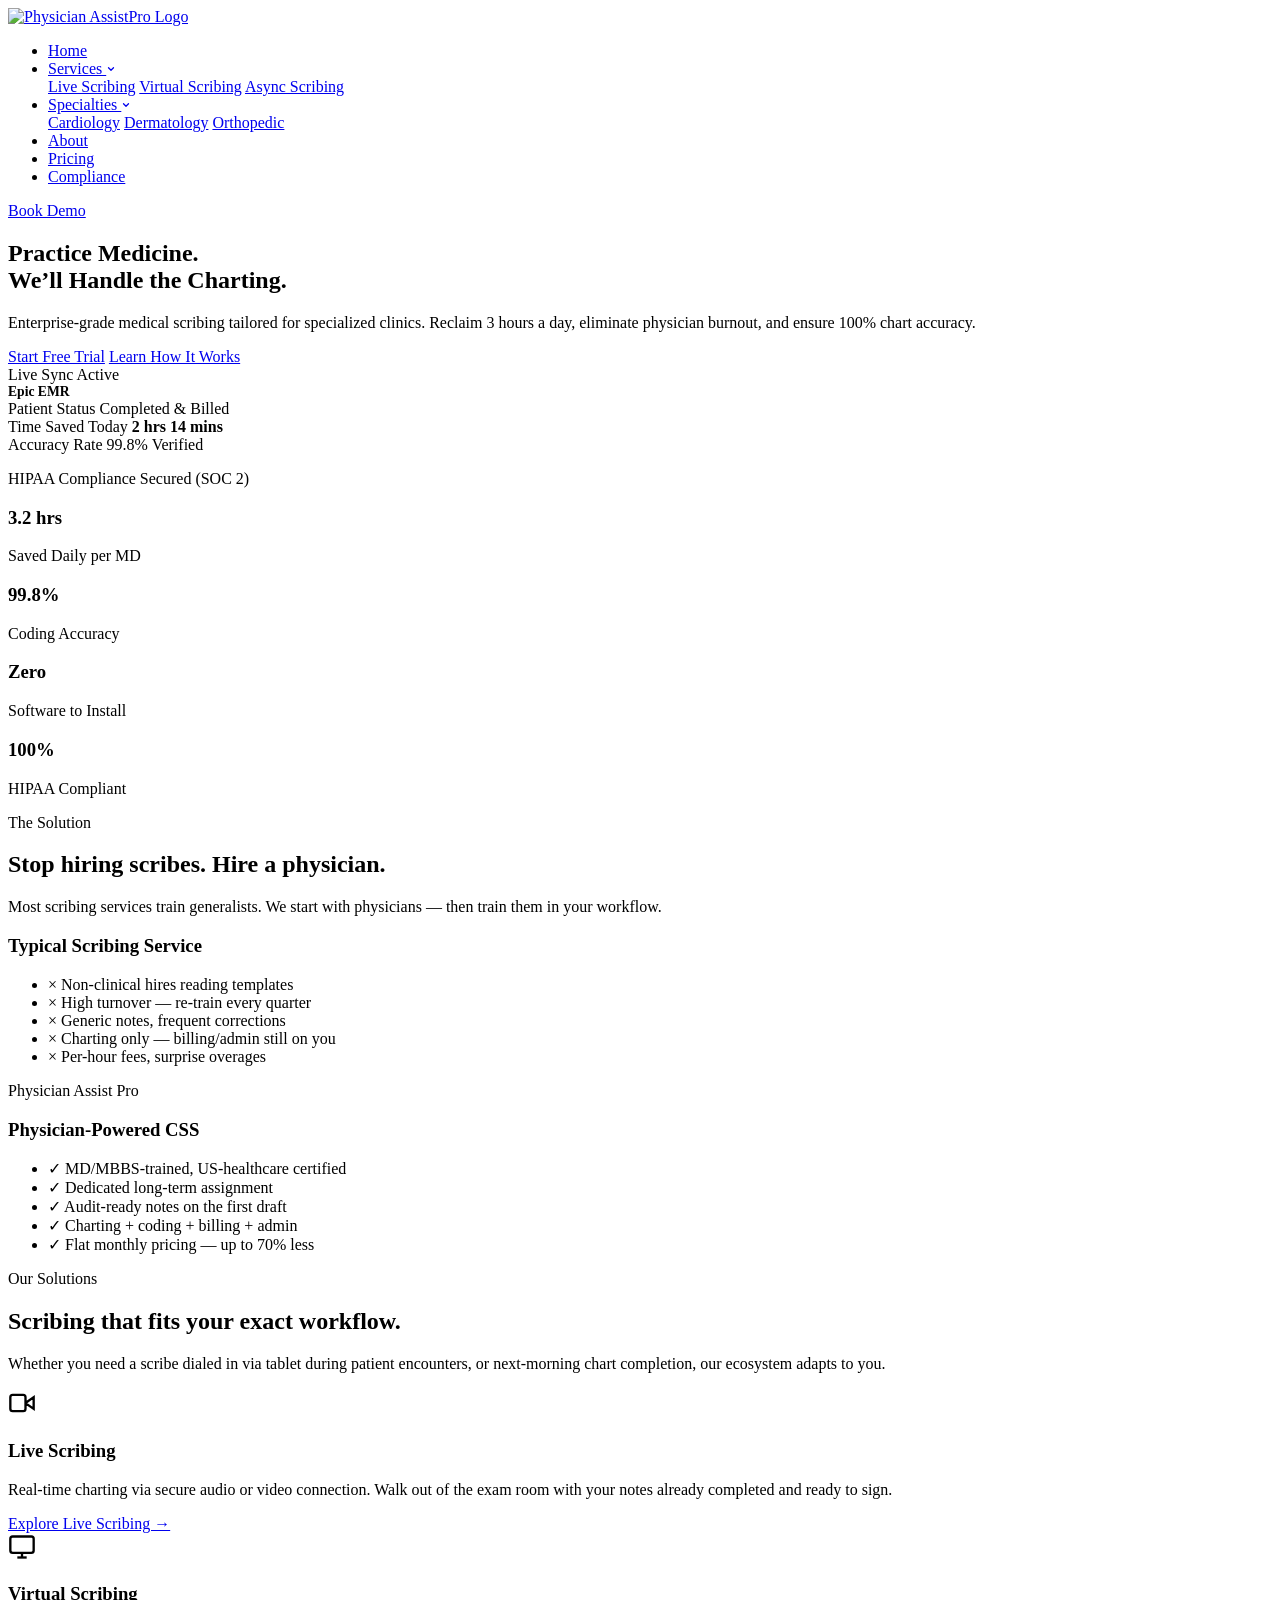
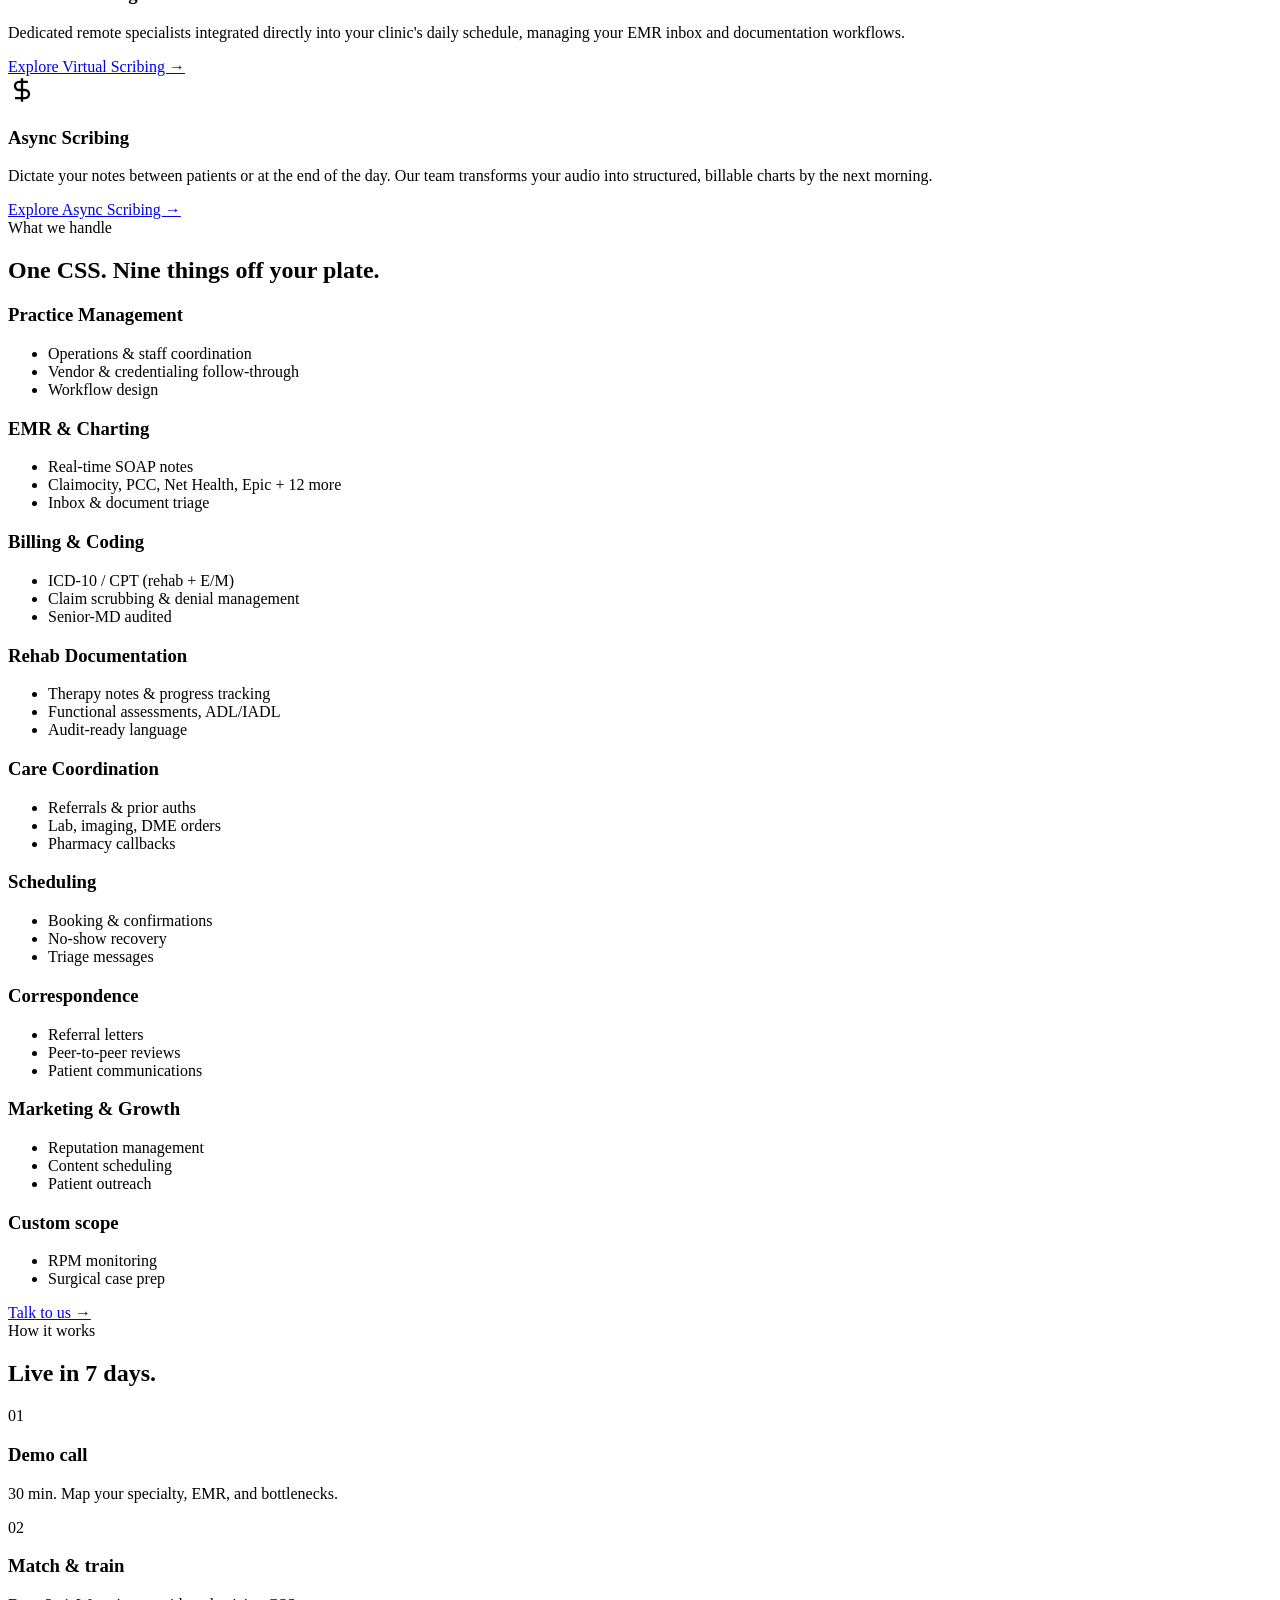
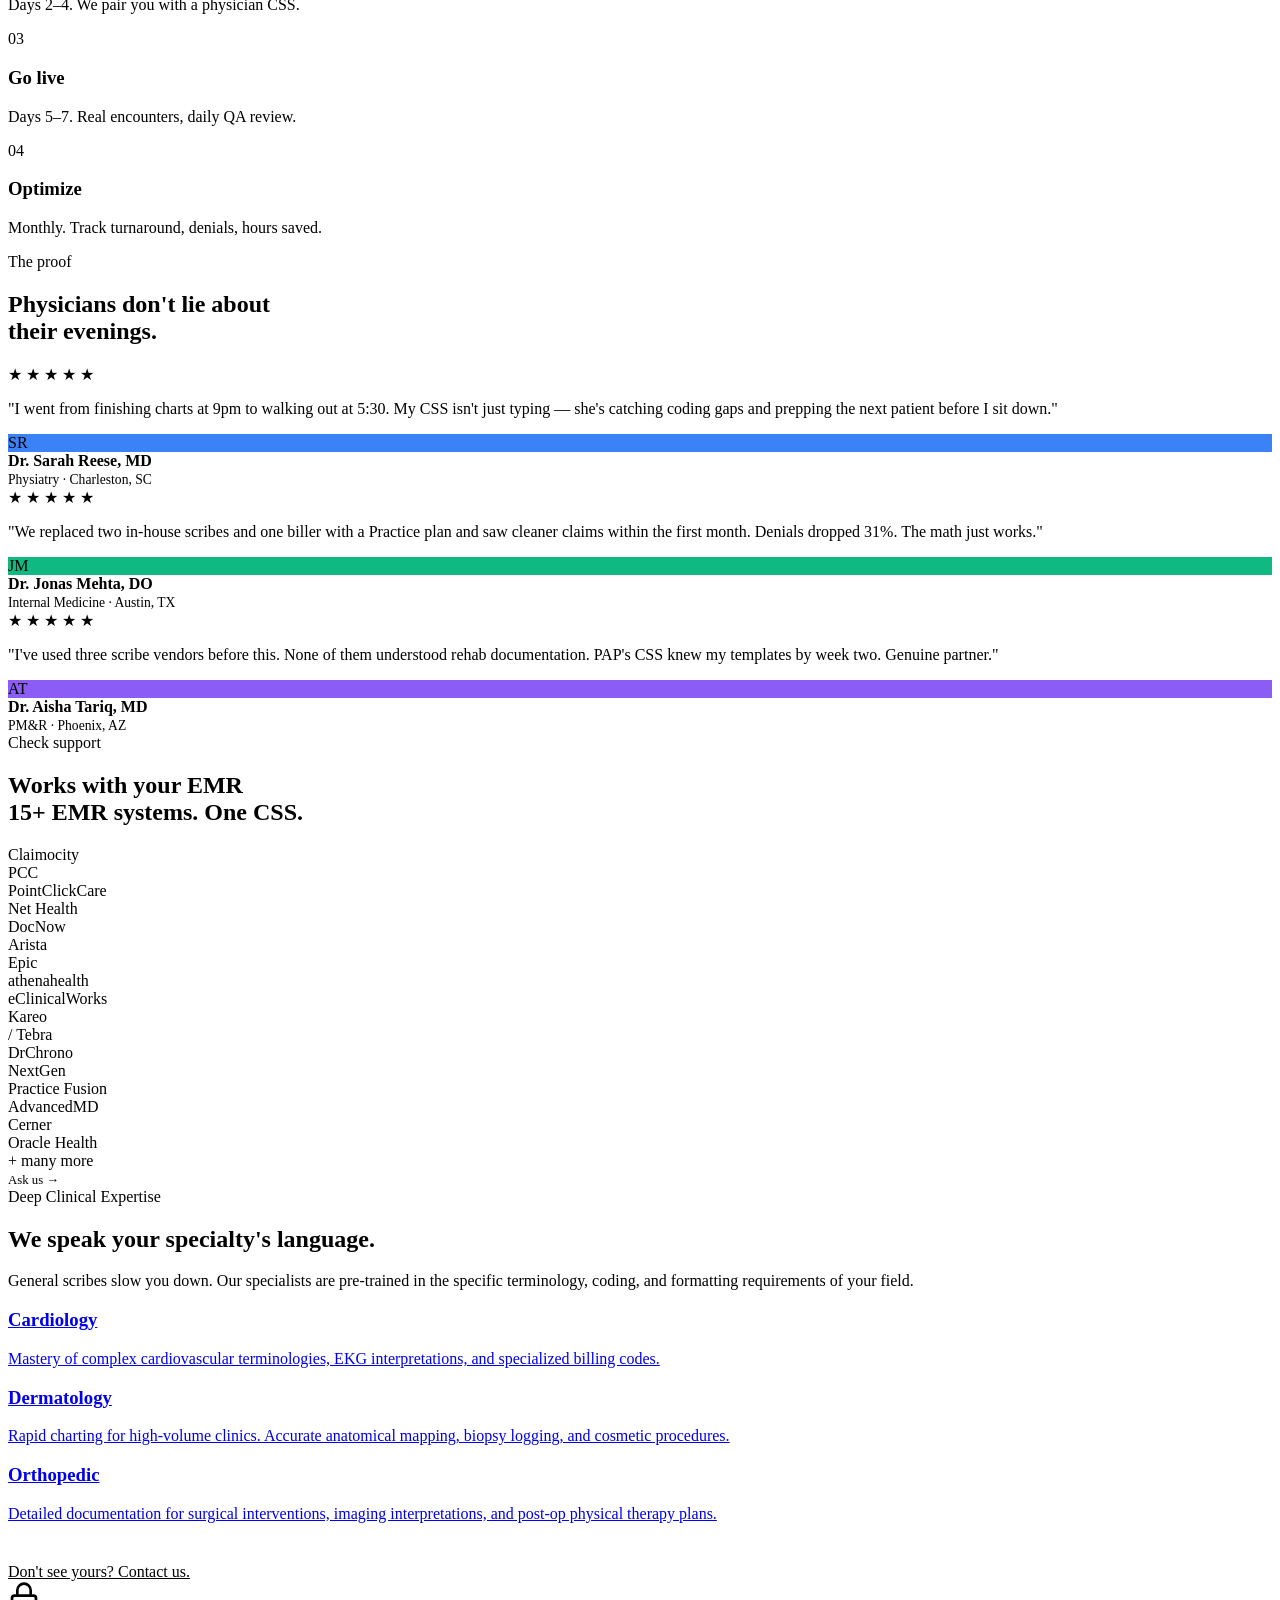
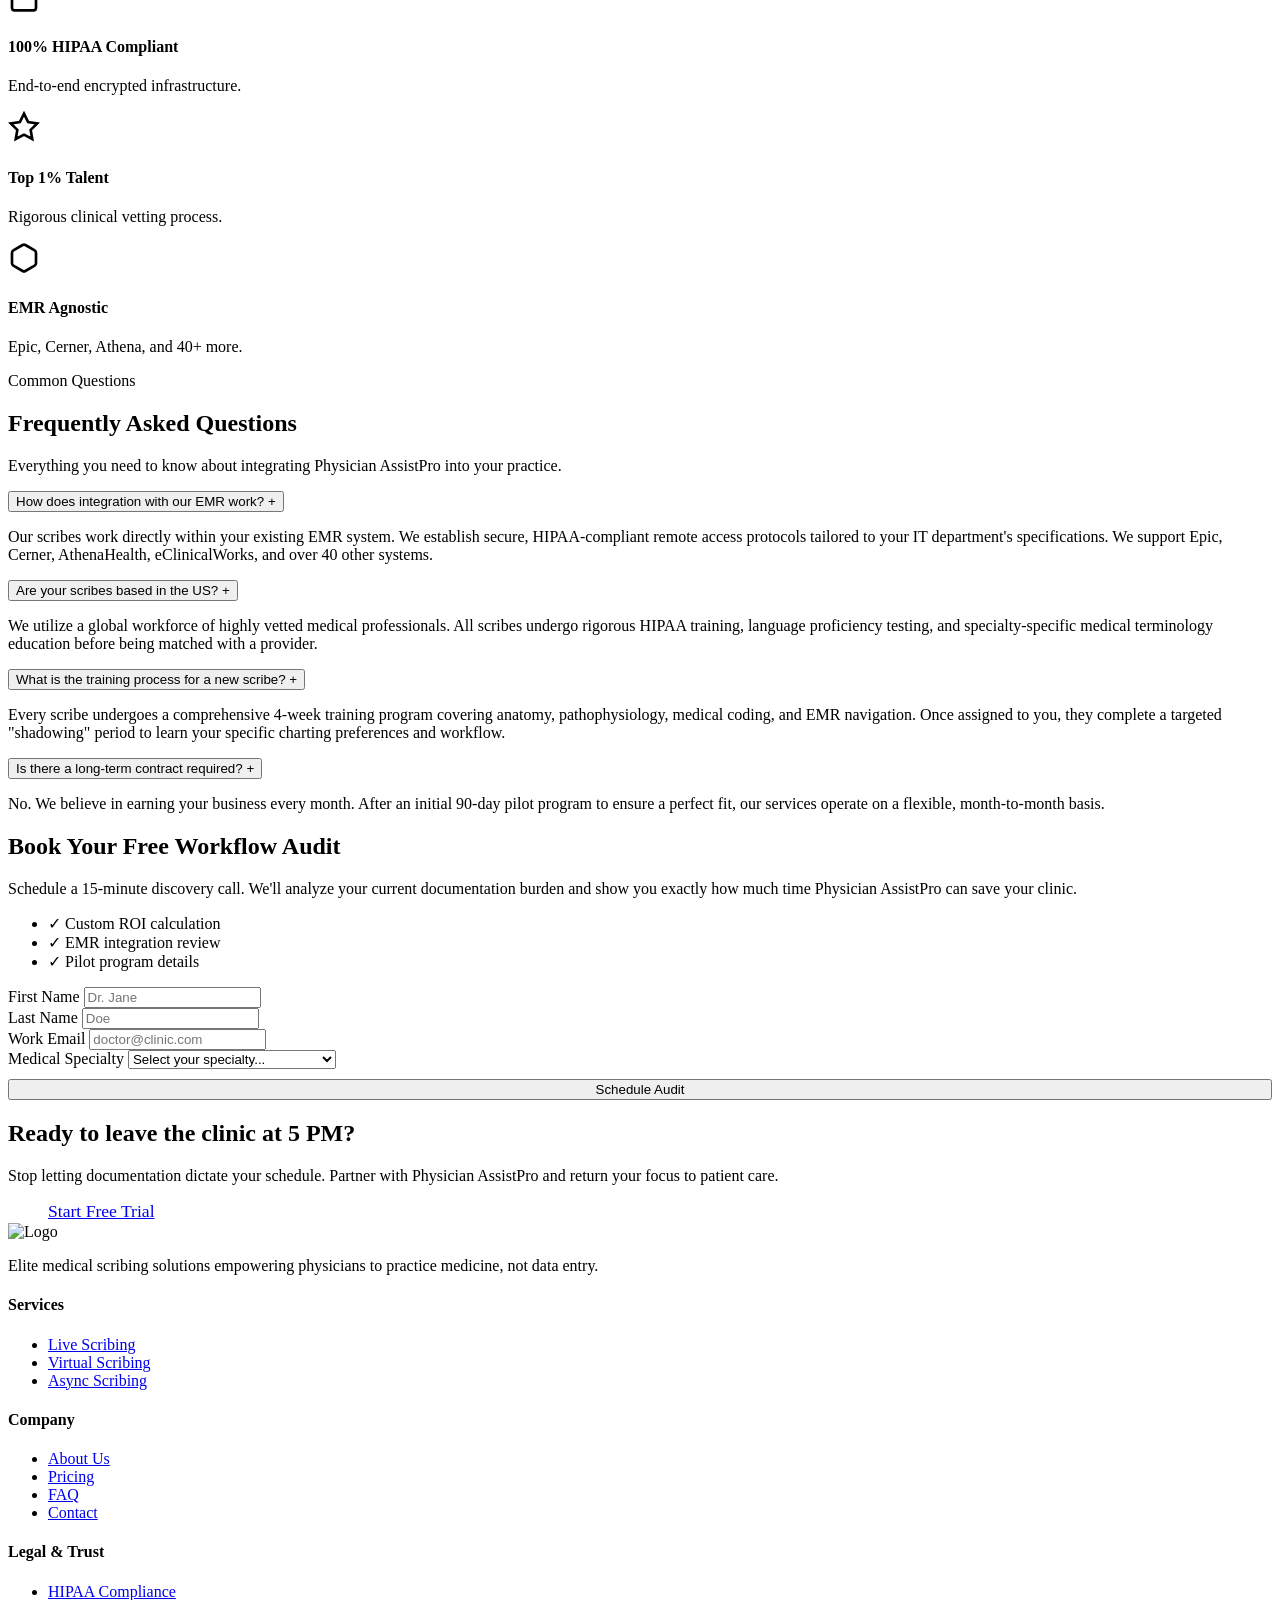
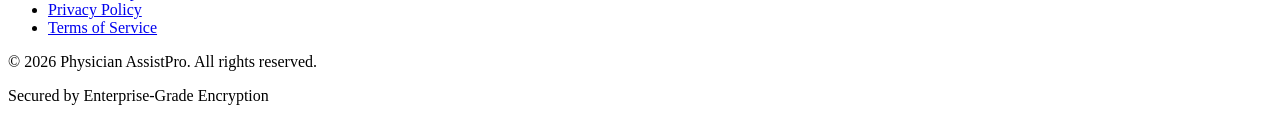
==== index.html @ f55275e2 "Add files via upload" ====
<!doctype html>
<html lang="en">
  <head>
    <meta charset="UTF-8" />
    <meta name="viewport" content="width=device-width, initial-scale=1.0" />
    <title>Physician AssistPro | Elite Medical Scribing Solutions</title>

    <link rel="preconnect" href="https://fonts.googleapis.com" />
    <link rel="preconnect" href="https://fonts.gstatic.com" crossorigin />
    <link
      href="https://fonts.googleapis.com/css2?family=Inter:wght@300;400;500;600;700&family=Playfair+Display:ital,wght@0,600;0,700;1,600&display=swap"
      rel="stylesheet"
    />

    <link rel="stylesheet" href="css/styles.css" />
  </head>
  <body>
    <!-- Main Navbar (Strictly Preserved Links) -->
    <nav class="navbar" id="navbar">
      <div class="container nav-container">
        <a href="index.html" class="brand">
          <img
            src="assets/logo.svg"
            alt="Physician AssistPro Logo"
            class="nav-logo"
          />
        </a>

        <ul class="nav-links">
          <li class="nav-item"><a href="index.html">Home</a></li>

          <li class="nav-item">
            <a href="#services"
              >Services
              <svg
                class="chevron"
                width="10"
                height="10"
                viewBox="0 0 24 24"
                fill="none"
                stroke="currentColor"
                stroke-width="3"
                stroke-linecap="round"
                stroke-linejoin="round"
              >
                <path d="M6 9l6 6 6-6" />
              </svg>
            </a>
            <div class="dropdown">
              <a href="services/live.html">Live Scribing</a>
              <a href="services/virtual.html">Virtual Scribing</a>
              <a href="services/async.html">Async Scribing</a>
            </div>
          </li>

          <li class="nav-item">
            <a href="#specialties"
              >Specialties
              <svg
                class="chevron"
                width="10"
                height="10"
                viewBox="0 0 24 24"
                fill="none"
                stroke="currentColor"
                stroke-width="3"
                stroke-linecap="round"
                stroke-linejoin="round"
              >
                <path d="M6 9l6 6 6-6" />
              </svg>
            </a>
            <div class="dropdown">
              <a href="specialties/cardiology.html">Cardiology</a>
              <a href="specialties/dermatology.html">Dermatology</a>
              <a href="specialties/orthopedic.html">Orthopedic</a>
            </div>
          </li>

          <li class="nav-item"><a href="about.html">About</a></li>
          <li class="nav-item"><a href="pricing.html">Pricing</a></li>
          <li class="nav-item"><a href="compliance.html">Compliance</a></li>
        </ul>

        <div class="nav-actions">
          <a href="#booking" class="btn btn-primary">Book Demo</a>
        </div>
      </div>
    </nav>

    <!-- Hero Section -->
    <section class="hero">
      <div class="container hero-grid">
        <div class="hero-content reveal">
          <h1>
            Practice Medicine.<br />We’ll Handle the <span>Charting.</span>
          </h1>
          <p>
            Enterprise-grade medical scribing tailored for specialized clinics.
            Reclaim 3 hours a day, eliminate physician burnout, and ensure 100%
            chart accuracy.
          </p>
          <div class="hero-buttons">
            <a href="#booking" class="btn btn-primary">Start Free Trial</a>
            <a href="#services" class="btn btn-outline">Learn How It Works</a>
          </div>
        </div>

        <div class="hero-visual reveal delay-1">
          <div class="ui-card">
            <div class="ui-header">
              <div class="ui-status">Live Sync Active</div>
              <div
                style="
                  color: var(--slate-600);
                  font-size: 0.85rem;
                  font-weight: 600;
                "
              >
                Epic EMR
              </div>
            </div>
            <div class="ui-row">
              <span class="ui-label">Patient Status</span>
              <span class="ui-value">Completed & Billed</span>
            </div>
            <div class="ui-row">
              <span class="ui-label">Time Saved Today</span>
              <span
                class="ui-value"
                style="color: var(--emerald-500); font-weight: 700"
                >2 hrs 14 mins</span
              >
            </div>
            <div class="ui-row">
              <span class="ui-label">Accuracy Rate</span>
              <span class="ui-value">99.8% Verified</span>
            </div>
            <div
              class="ui-row"
              style="
                margin-bottom: 0;
                padding-top: 16px;
                border-top: 1px solid var(--slate-100);
              "
            >
              <span class="ui-label">HIPAA Compliance</span>
              <span class="ui-value">Secured (SOC 2)</span>
            </div>
          </div>
        </div>
      </div>
    </section>

    <!-- Metrics -->
    <div class="metrics">
      <div class="container metrics-grid reveal">
        <div class="metric-item">
          <h3>3.2 hrs</h3>
          <p>Saved Daily per MD</p>
        </div>
        <div class="metric-item">
          <h3>99.8%</h3>
          <p>Coding Accuracy</p>
        </div>
        <div class="metric-item">
          <h3>Zero</h3>
          <p>Software to Install</p>
        </div>
        <div class="metric-item">
          <h3>100%</h3>
          <p>HIPAA Compliant</p>
        </div>
      </div>
    </div>

    <!-- NEW: The Solution -->
    <section id="solution" class="section-padding bg-slate">
      <div class="container">
        <div class="section-header text-center reveal">
          <span class="tagline">The Solution</span>
          <h2>Stop hiring scribes. Hire a physician.</h2>
          <p>
            Most scribing services train generalists. We start with physicians —
            then train them in your workflow.
          </p>
        </div>

        <div class="comparison-grid reveal">
          <div class="comp-card">
            <h3>Typical Scribing Service</h3>
            <ul class="comp-list">
              <li>
                <span class="icon-x">×</span> Non-clinical hires reading
                templates
              </li>
              <li>
                <span class="icon-x">×</span> High turnover — re-train every
                quarter
              </li>
              <li>
                <span class="icon-x">×</span> Generic notes, frequent
                corrections
              </li>
              <li>
                <span class="icon-x">×</span> Charting only — billing/admin
                still on you
              </li>
              <li>
                <span class="icon-x">×</span> Per-hour fees, surprise overages
              </li>
            </ul>
          </div>
          <div class="comp-card pro">
            <div class="badge">Physician Assist Pro</div>
            <h3>Physician-Powered CSS</h3>
            <ul class="comp-list">
              <li>
                <span class="icon-check">✓</span> MD/MBBS-trained, US-healthcare
                certified
              </li>
              <li>
                <span class="icon-check">✓</span> Dedicated long-term assignment
              </li>
              <li>
                <span class="icon-check">✓</span> Audit-ready notes on the first
                draft
              </li>
              <li>
                <span class="icon-check">✓</span> Charting + coding + billing +
                admin
              </li>
              <li>
                <span class="icon-check">✓</span> Flat monthly pricing — up to
                70% less
              </li>
            </ul>
          </div>
        </div>
      </div>
    </section>

    <!-- Services -->
    <section id="services" class="section-padding">
      <div class="container">
        <div class="section-header text-center reveal">
          <span class="tagline">Our Solutions</span>
          <h2>Scribing that fits your exact workflow.</h2>
          <p>
            Whether you need a scribe dialed in via tablet during patient
            encounters, or next-morning chart completion, our ecosystem adapts
            to you.
          </p>
        </div>

        <div class="services-grid">
          <div class="service-card reveal">
            <div class="icon-box">
              <svg
                width="28"
                height="28"
                viewBox="0 0 24 24"
                fill="none"
                stroke="currentColor"
                stroke-width="2"
              >
                <path
                  d="M15.6 11.6L22 7v10l-6.4-4.5v-1zM4 5h9a2 2 0 0 1 2 2v10a2 2 0 0 1-2 2H4a2 2 0 0 1-2-2V7c0-1.1.9-2 2-2z"
                />
              </svg>
            </div>
            <h3>Live Scribing</h3>
            <p>
              Real-time charting via secure audio or video connection. Walk out
              of the exam room with your notes already completed and ready to
              sign.
            </p>
            <a href="services/live.html" class="learn-more"
              >Explore Live Scribing →</a
            >
          </div>

          <div class="service-card reveal delay-1">
            <div class="icon-box">
              <svg
                width="28"
                height="28"
                viewBox="0 0 24 24"
                fill="none"
                stroke="currentColor"
                stroke-width="2"
              >
                <rect x="2" y="3" width="20" height="14" rx="2" ry="2" />
                <line x1="8" y1="21" x2="16" y2="21" />
                <line x1="12" y1="17" x2="12" y2="21" />
              </svg>
            </div>
            <h3>Virtual Scribing</h3>
            <p>
              Dedicated remote specialists integrated directly into your
              clinic's daily schedule, managing your EMR inbox and documentation
              workflows.
            </p>
            <a href="services/virtual.html" class="learn-more"
              >Explore Virtual Scribing →</a
            >
          </div>

          <div class="service-card reveal delay-2">
            <div class="icon-box">
              <svg
                width="28"
                height="28"
                viewBox="0 0 24 24"
                fill="none"
                stroke="currentColor"
                stroke-width="2"
              >
                <path
                  d="M12 2v20M17 5H9.5a3.5 3.5 0 0 0 0 7h5a3.5 3.5 0 0 1 0 7H6"
                />
              </svg>
            </div>
            <h3>Async Scribing</h3>
            <p>
              Dictate your notes between patients or at the end of the day. Our
              team transforms your audio into structured, billable charts by the
              next morning.
            </p>
            <a href="services/async.html" class="learn-more"
              >Explore Async Scribing →</a
            >
          </div>
        </div>
      </div>
    </section>

    <!-- NEW: Capabilities / What We Handle (From Image 2) -->
    <section id="capabilities" class="section-padding bg-slate">
      <div class="container">
        <div class="section-header text-center reveal">
          <span class="tagline">What we handle</span>
          <h2>One CSS. Nine things off your plate.</h2>
        </div>

        <div class="cap-grid reveal">
          <div class="cap-card">
            <h3>Practice Management</h3>
            <ul class="cap-list">
              <li>Operations & staff coordination</li>
              <li>Vendor & credentialing follow-through</li>
              <li>Workflow design</li>
            </ul>
          </div>
          <div class="cap-card">
            <h3>EMR & Charting</h3>
            <ul class="cap-list">
              <li>Real-time SOAP notes</li>
              <li>Claimocity, PCC, Net Health, Epic + 12 more</li>
              <li>Inbox & document triage</li>
            </ul>
          </div>
          <div class="cap-card">
            <h3>Billing & Coding</h3>
            <ul class="cap-list">
              <li>ICD-10 / CPT (rehab + E/M)</li>
              <li>Claim scrubbing & denial management</li>
              <li>Senior-MD audited</li>
            </ul>
          </div>
          <div class="cap-card">
            <h3>Rehab Documentation</h3>
            <ul class="cap-list">
              <li>Therapy notes & progress tracking</li>
              <li>Functional assessments, ADL/IADL</li>
              <li>Audit-ready language</li>
            </ul>
          </div>
          <div class="cap-card">
            <h3>Care Coordination</h3>
            <ul class="cap-list">
              <li>Referrals & prior auths</li>
              <li>Lab, imaging, DME orders</li>
              <li>Pharmacy callbacks</li>
            </ul>
          </div>
          <div class="cap-card">
            <h3>Scheduling</h3>
            <ul class="cap-list">
              <li>Booking & confirmations</li>
              <li>No-show recovery</li>
              <li>Triage messages</li>
            </ul>
          </div>
          <div class="cap-card">
            <h3>Correspondence</h3>
            <ul class="cap-list">
              <li>Referral letters</li>
              <li>Peer-to-peer reviews</li>
              <li>Patient communications</li>
            </ul>
          </div>
          <div class="cap-card">
            <h3>Marketing & Growth</h3>
            <ul class="cap-list">
              <li>Reputation management</li>
              <li>Content scheduling</li>
              <li>Patient outreach</li>
            </ul>
          </div>
          <div class="cap-card custom-scope">
            <h3>Custom scope</h3>
            <ul class="cap-list">
              <li>RPM monitoring</li>
              <li>Surgical case prep</li>
            </ul>
            <a href="#booking">Talk to us →</a>
          </div>
        </div>
      </div>
    </section>

    <!-- NEW: How it works -->
    <section id="how-it-works" class="section-padding">
      <div class="container">
        <div class="section-header text-center reveal">
          <span class="tagline">How it works</span>
          <h2>Live in 7 days.</h2>
        </div>
        <div class="grid-4 reveal">
          <div class="timeline-step">
            <div class="step-num">01</div>
            <h3>Demo call</h3>
            <p>30 min. Map your specialty, EMR, and bottlenecks.</p>
          </div>
          <div class="timeline-step delay-1">
            <div class="step-num">02</div>
            <h3>Match & train</h3>
            <p>Days 2–4. We pair you with a physician CSS.</p>
          </div>
          <div class="timeline-step delay-2">
            <div class="step-num">03</div>
            <h3>Go live</h3>
            <p>Days 5–7. Real encounters, daily QA review.</p>
          </div>
          <div class="timeline-step delay-3">
            <div class="step-num">04</div>
            <h3>Optimize</h3>
            <p>Monthly. Track turnaround, denials, hours saved.</p>
          </div>
        </div>
      </div>
    </section>

    <!-- NEW: The Proof -->
    <section id="proof" class="section-padding bg-navy-dark">
      <div class="container">
        <div class="section-header text-center reveal">
          <span class="tagline">The proof</span>
          <h2 style="color: var(--white)">
            Physicians don't lie about<br />their evenings.
          </h2>
        </div>
        <div class="grid-3 reveal">
          <div class="testimonial-card">
            <div>
              <div class="stars">★ ★ ★ ★ ★</div>
              <p class="quote-text">
                "I went from finishing charts at 9pm to walking out at 5:30. My
                CSS isn't just typing — she's catching coding gaps and prepping
                the next patient before I sit down."
              </p>
            </div>
            <div class="author">
              <div class="avatar" style="background: #3b82f6">SR</div>
              <div>
                <strong style="display: block; color: var(--white)"
                  >Dr. Sarah Reese, MD</strong
                ><span style="font-size: 0.85rem; color: var(--slate-300)"
                  >Physiatry · Charleston, SC</span
                >
              </div>
            </div>
          </div>
          <div class="testimonial-card delay-1">
            <div>
              <div class="stars">★ ★ ★ ★ ★</div>
              <p class="quote-text">
                "We replaced two in-house scribes and one biller with a Practice
                plan and saw cleaner claims within the first month. Denials
                dropped 31%. The math just works."
              </p>
            </div>
            <div class="author">
              <div class="avatar" style="background: #10b981">JM</div>
              <div>
                <strong style="display: block; color: var(--white)"
                  >Dr. Jonas Mehta, DO</strong
                ><span style="font-size: 0.85rem; color: var(--slate-300)"
                  >Internal Medicine · Austin, TX</span
                >
              </div>
            </div>
          </div>
          <div class="testimonial-card delay-2">
            <div>
              <div class="stars">★ ★ ★ ★ ★</div>
              <p class="quote-text">
                "I've used three scribe vendors before this. None of them
                understood rehab documentation. PAP's CSS knew my templates by
                week two. Genuine partner."
              </p>
            </div>
            <div class="author">
              <div class="avatar" style="background: #8b5cf6">AT</div>
              <div>
                <strong style="display: block; color: var(--white)"
                  >Dr. Aisha Tariq, MD</strong
                ><span style="font-size: 0.85rem; color: var(--slate-300)"
                  >PM&R · Phoenix, AZ</span
                >
              </div>
            </div>
          </div>
        </div>
      </div>
    </section>

    <!-- NEW: EMR Partners (From Image 3) -->
    <section id="emr" class="section-padding bg-slate">
      <div class="container">
        <div class="section-header text-center reveal">
          <span class="tagline">Check support</span>
          <h2>Works with your EMR<br />15+ EMR systems. One CSS.</h2>
        </div>
        <div class="emr-grid reveal">
          <div class="emr-card emr-claimocity">Claimocity</div>
          <div class="emr-card emr-pcc">
            PCC
            <div class="emr-sub">PointClickCare</div>
          </div>
          <div class="emr-card emr-nethealth">Net Health</div>
          <div class="emr-card emr-docnow">DocNow</div>
          <div class="emr-card emr-arista">Arista</div>
          <div class="emr-card emr-epic">Epic</div>
          <div class="emr-card emr-athena">athenahealth</div>
          <div class="emr-card emr-eclinical">eClinicalWorks</div>
          <div class="emr-card emr-kareo">
            Kareo
            <div class="emr-sub">/ Tebra</div>
          </div>
          <div class="emr-card emr-drchrono">DrChrono</div>
          <div class="emr-card emr-nextgen">NextGen</div>
          <div class="emr-card emr-practicefusion">Practice Fusion</div>
          <div class="emr-card emr-advancedmd">AdvancedMD</div>
          <div class="emr-card emr-cerner">
            Cerner
            <div class="emr-sub">Oracle Health</div>
          </div>
          <div class="emr-card emr-more">
            + many more <br /><a
              href="#booking"
              style="
                font-weight: 400;
                text-decoration: none;
                color: inherit;
                font-size: 0.8rem;
                margin-top: 5px;
              "
              >Ask us →</a
            >
          </div>
        </div>
      </div>
    </section>

    <!-- Specialties (Updated with Green Hover from Image 1) -->
    <section id="specialties" class="section-padding bg-navy-dark">
      <div class="container">
        <div class="section-header text-center reveal">
          <span class="tagline">Deep Clinical Expertise</span>
          <h2 style="color: var(--white)">
            We speak your specialty's language.
          </h2>
          <p style="color: var(--slate-300)">
            General scribes slow you down. Our specialists are pre-trained in
            the specific terminology, coding, and formatting requirements of
            your field.
          </p>
        </div>

        <div class="specialty-grid reveal">
          <a href="specialties/cardiology.html" class="specialty-card">
            <h3>Cardiology</h3>
            <p>
              Mastery of complex cardiovascular terminologies, EKG
              interpretations, and specialized billing codes.
            </p>
          </a>
          <a href="specialties/dermatology.html" class="specialty-card delay-1">
            <h3>Dermatology</h3>
            <p>
              Rapid charting for high-volume clinics. Accurate anatomical
              mapping, biopsy logging, and cosmetic procedures.
            </p>
          </a>
          <a href="specialties/orthopedic.html" class="specialty-card delay-2">
            <h3>Orthopedic</h3>
            <p>
              Detailed documentation for surgical interventions, imaging
              interpretations, and post-op physical therapy plans.
            </p>
          </a>
        </div>

        <div class="text-center mt-4 pt-4 reveal" style="margin-top: 40px">
          <a
            href="#booking"
            class="btn btn-outline"
            style="border-color: var(--white); color: var(--white)"
            >Don't see yours? Contact us.</a
          >
        </div>
      </div>
    </section>

    <!-- Compliance -->
    <section class="compliance">
      <div class="container comp-grid reveal">
        <div class="comp-item">
          <div class="comp-icon">
            <svg
              width="32"
              height="32"
              viewBox="0 0 24 24"
              fill="none"
              stroke="currentColor"
              stroke-width="2"
            >
              <rect x="3" y="11" width="18" height="11" rx="2" ry="2" />
              <path d="M7 11V7a5 5 0 0 1 10 0v4" />
            </svg>
          </div>
          <div class="comp-text">
            <h4>100% HIPAA Compliant</h4>
            <p>End-to-end encrypted infrastructure.</p>
          </div>
        </div>
        <div class="comp-item">
          <div class="comp-icon">
            <svg
              width="32"
              height="32"
              viewBox="0 0 24 24"
              fill="none"
              stroke="currentColor"
              stroke-width="2"
            >
              <polygon
                points="12 2 15.09 8.26 22 9.27 17 14.14 18.18 21.02 12 17.77 5.82 21.02 7 14.14 2 9.27 8.91 8.26 12 2"
              />
            </svg>
          </div>
          <div class="comp-text">
            <h4>Top 1% Talent</h4>
            <p>Rigorous clinical vetting process.</p>
          </div>
        </div>
        <div class="comp-item">
          <div class="comp-icon">
            <svg
              width="32"
              height="32"
              viewBox="0 0 24 24"
              fill="none"
              stroke="currentColor"
              stroke-width="2"
            >
              <path
                d="M21 16V8a2 2 0 0 0-1-1.73l-7-4a2 2 0 0 0-2 0l-7 4A2 2 0 0 0 3 8v8a2 2 0 0 0 1 1.73l7 4a2 2 0 0 0 2 0l7-4A2 2 0 0 0 21 16z"
              />
            </svg>
          </div>
          <div class="comp-text">
            <h4>EMR Agnostic</h4>
            <p>Epic, Cerner, Athena, and 40+ more.</p>
          </div>
        </div>
      </div>
    </section>

    <!-- FAQ -->
    <section id="faq" class="section-padding bg-slate">
      <div class="container">
        <div class="section-header text-center reveal">
          <span class="tagline">Common Questions</span>
          <h2>Frequently Asked Questions</h2>
          <p>
            Everything you need to know about integrating Physician AssistPro
            into your practice.
          </p>
        </div>

        <div class="faq-container reveal">
          <div class="faq-item">
            <button class="faq-question">
              How does integration with our EMR work?
              <span class="faq-icon">+</span>
            </button>
            <div class="faq-answer">
              <p>
                Our scribes work directly within your existing EMR system. We
                establish secure, HIPAA-compliant remote access protocols
                tailored to your IT department's specifications. We support
                Epic, Cerner, AthenaHealth, eClinicalWorks, and over 40 other
                systems.
              </p>
            </div>
          </div>
          <div class="faq-item">
            <button class="faq-question">
              Are your scribes based in the US? <span class="faq-icon">+</span>
            </button>
            <div class="faq-answer">
              <p>
                We utilize a global workforce of highly vetted medical
                professionals. All scribes undergo rigorous HIPAA training,
                language proficiency testing, and specialty-specific medical
                terminology education before being matched with a provider.
              </p>
            </div>
          </div>
          <div class="faq-item">
            <button class="faq-question">
              What is the training process for a new scribe?
              <span class="faq-icon">+</span>
            </button>
            <div class="faq-answer">
              <p>
                Every scribe undergoes a comprehensive 4-week training program
                covering anatomy, pathophysiology, medical coding, and EMR
                navigation. Once assigned to you, they complete a targeted
                "shadowing" period to learn your specific charting preferences
                and workflow.
              </p>
            </div>
          </div>
          <div class="faq-item">
            <button class="faq-question">
              Is there a long-term contract required?
              <span class="faq-icon">+</span>
            </button>
            <div class="faq-answer">
              <p>
                No. We believe in earning your business every month. After an
                initial 90-day pilot program to ensure a perfect fit, our
                services operate on a flexible, month-to-month basis.
              </p>
            </div>
          </div>
        </div>
      </div>
    </section>

    <!-- Booking -->
    <section id="booking" class="section-padding">
      <div class="container">
        <div class="booking-grid reveal">
          <div class="booking-content">
            <h2>Book Your Free Workflow Audit</h2>
            <p>
              Schedule a 15-minute discovery call. We'll analyze your current
              documentation burden and show you exactly how much time Physician
              AssistPro can save your clinic.
            </p>
            <ul class="booking-benefits">
              <li>✓ Custom ROI calculation</li>
              <li>✓ EMR integration review</li>
              <li>✓ Pilot program details</li>
            </ul>
          </div>
          <div class="booking-form-wrapper">
            <form class="booking-form">
              <div class="form-row">
                <div class="form-group">
                  <label for="firstName">First Name</label>
                  <input
                    type="text"
                    id="firstName"
                    class="form-control"
                    required
                    placeholder="Dr. Jane"
                  />
                </div>
                <div class="form-group">
                  <label for="lastName">Last Name</label>
                  <input
                    type="text"
                    id="lastName"
                    class="form-control"
                    required
                    placeholder="Doe"
                  />
                </div>
              </div>
              <div class="form-group">
                <label for="email">Work Email</label>
                <input
                  type="email"
                  id="email"
                  class="form-control"
                  required
                  placeholder="doctor@clinic.com"
                />
              </div>
              <div class="form-group">
                <label for="specialty">Medical Specialty</label>
                <select id="specialty" class="form-control" required>
                  <option value="" disabled selected>
                    Select your specialty...
                  </option>
                  <option value="cardiology">Cardiology</option>
                  <option value="dermatology">Dermatology</option>
                  <option value="orthopedics">Orthopedics</option>
                  <option value="primary-care">
                    Primary Care / Family Medicine
                  </option>
                  <option value="other">Other</option>
                </select>
              </div>
              <button
                type="button"
                class="btn btn-primary"
                style="width: 100%; justify-content: center; margin-top: 10px"
              >
                Schedule Audit
              </button>
            </form>
          </div>
        </div>
      </div>
    </section>

    <!-- CTA -->
    <section class="cta-section">
      <div class="container reveal">
        <div class="cta-box">
          <h2>Ready to leave the clinic at 5 PM?</h2>
          <p>
            Stop letting documentation dictate your schedule. Partner with
            Physician AssistPro and return your focus to patient care.
          </p>
          <a
            href="#booking"
            class="btn btn-primary"
            style="padding: 20px 40px; font-size: 1.1rem"
            >Start Free Trial</a
          >
        </div>
      </div>
    </section>

    <!-- Footer -->
    <footer>
      <div class="container">
        <div class="footer-grid">
          <div class="footer-brand">
            <div class="brand">
              <img
                src="assets/logo.svg"
                alt="Logo"
                style="height: 150px; vertical-align: middle; margin-right: 8px"
              />
            </div>
            <p>
              Elite medical scribing solutions empowering physicians to practice
              medicine, not data entry.
            </p>
          </div>

          <div class="footer-col">
            <h4>Services</h4>
            <ul>
              <li><a href="services/live.html">Live Scribing</a></li>
              <li><a href="services/virtual.html">Virtual Scribing</a></li>
              <li><a href="services/async.html">Async Scribing</a></li>
            </ul>
          </div>

          <div class="footer-col">
            <h4>Company</h4>
            <ul>
              <li><a href="about.html">About Us</a></li>
              <li><a href="pricing.html">Pricing</a></li>
              <li><a href="#faq">FAQ</a></li>
              <li><a href="#booking">Contact</a></li>
            </ul>
          </div>

          <div class="footer-col">
            <h4>Legal & Trust</h4>
            <ul>
              <li><a href="compliance.html">HIPAA Compliance</a></li>
              <li><a href="#">Privacy Policy</a></li>
              <li><a href="#">Terms of Service</a></li>
            </ul>
          </div>
        </div>

        <div class="footer-bottom">
          <p>&copy; 2026 Physician AssistPro. All rights reserved.</p>
          <p>Secured by Enterprise-Grade Encryption</p>
        </div>
      </div>
    </footer>

    <!-- Inline JS for Dropdowns, FAQ & Animations -->
    <script>
      // FAQ Accordion
      document.querySelectorAll(".faq-question").forEach((button) => {
        button.addEventListener("click", () => {
          const faqItem = button.parentElement;
          faqItem.classList.toggle("active");
        });
      });

      // Scroll Reveal
      function reveal() {
        var reveals = document.querySelectorAll(".reveal");
        for (var i = 0; i < reveals.length; i++) {
          var windowHeight = window.innerHeight;
          var elementTop = reveals[i].getBoundingClientRect().top;
          var elementVisible = 100;
          if (elementTop < windowHeight - elementVisible) {
            reveals[i].classList.add("active");
          }
        }
      }
      window.addEventListener("scroll", reveal);
      reveal();

      // Navbar Shrink Effect
      window.addEventListener("scroll", function () {
        var navbar = document.getElementById("navbar");
        if (window.scrollY > 50) {
          navbar.classList.add("scrolled");
        } else {
          navbar.classList.remove("scrolled");
        }
      });
    </script>
  </body>
</html>
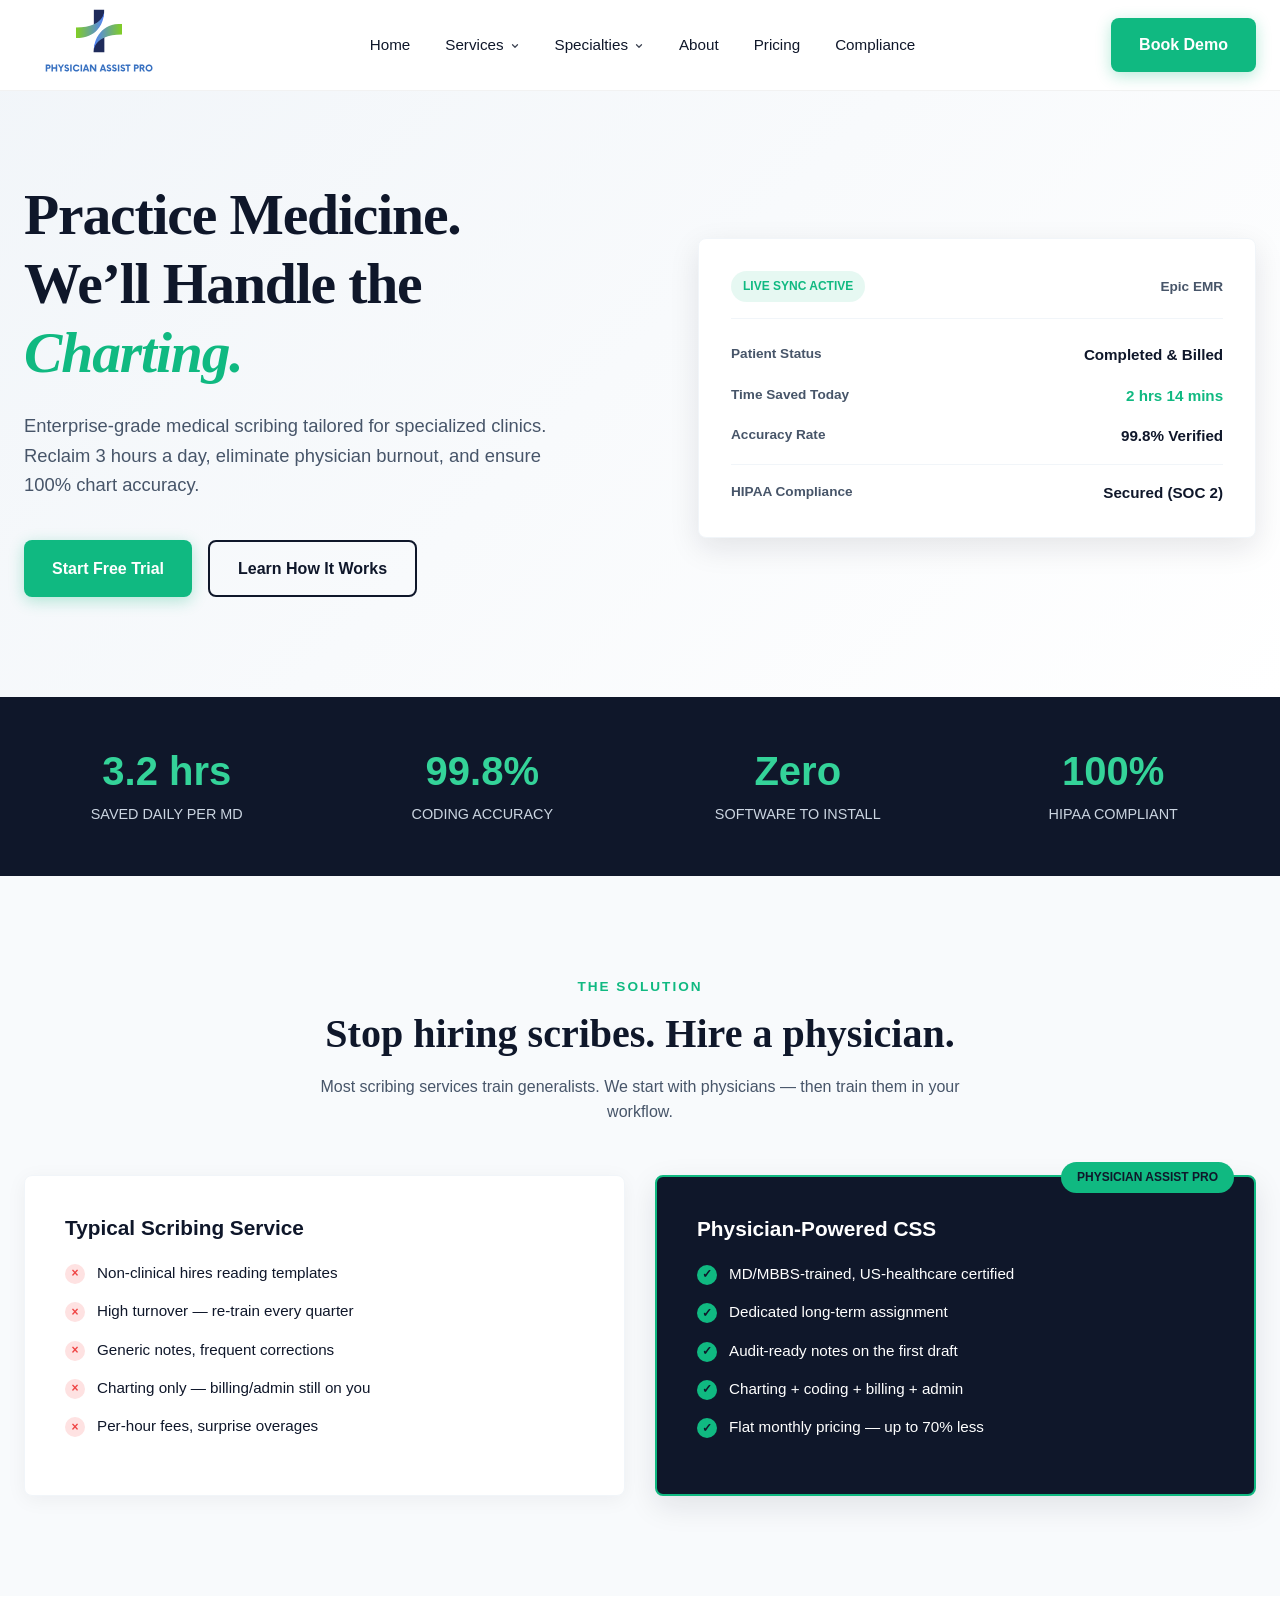
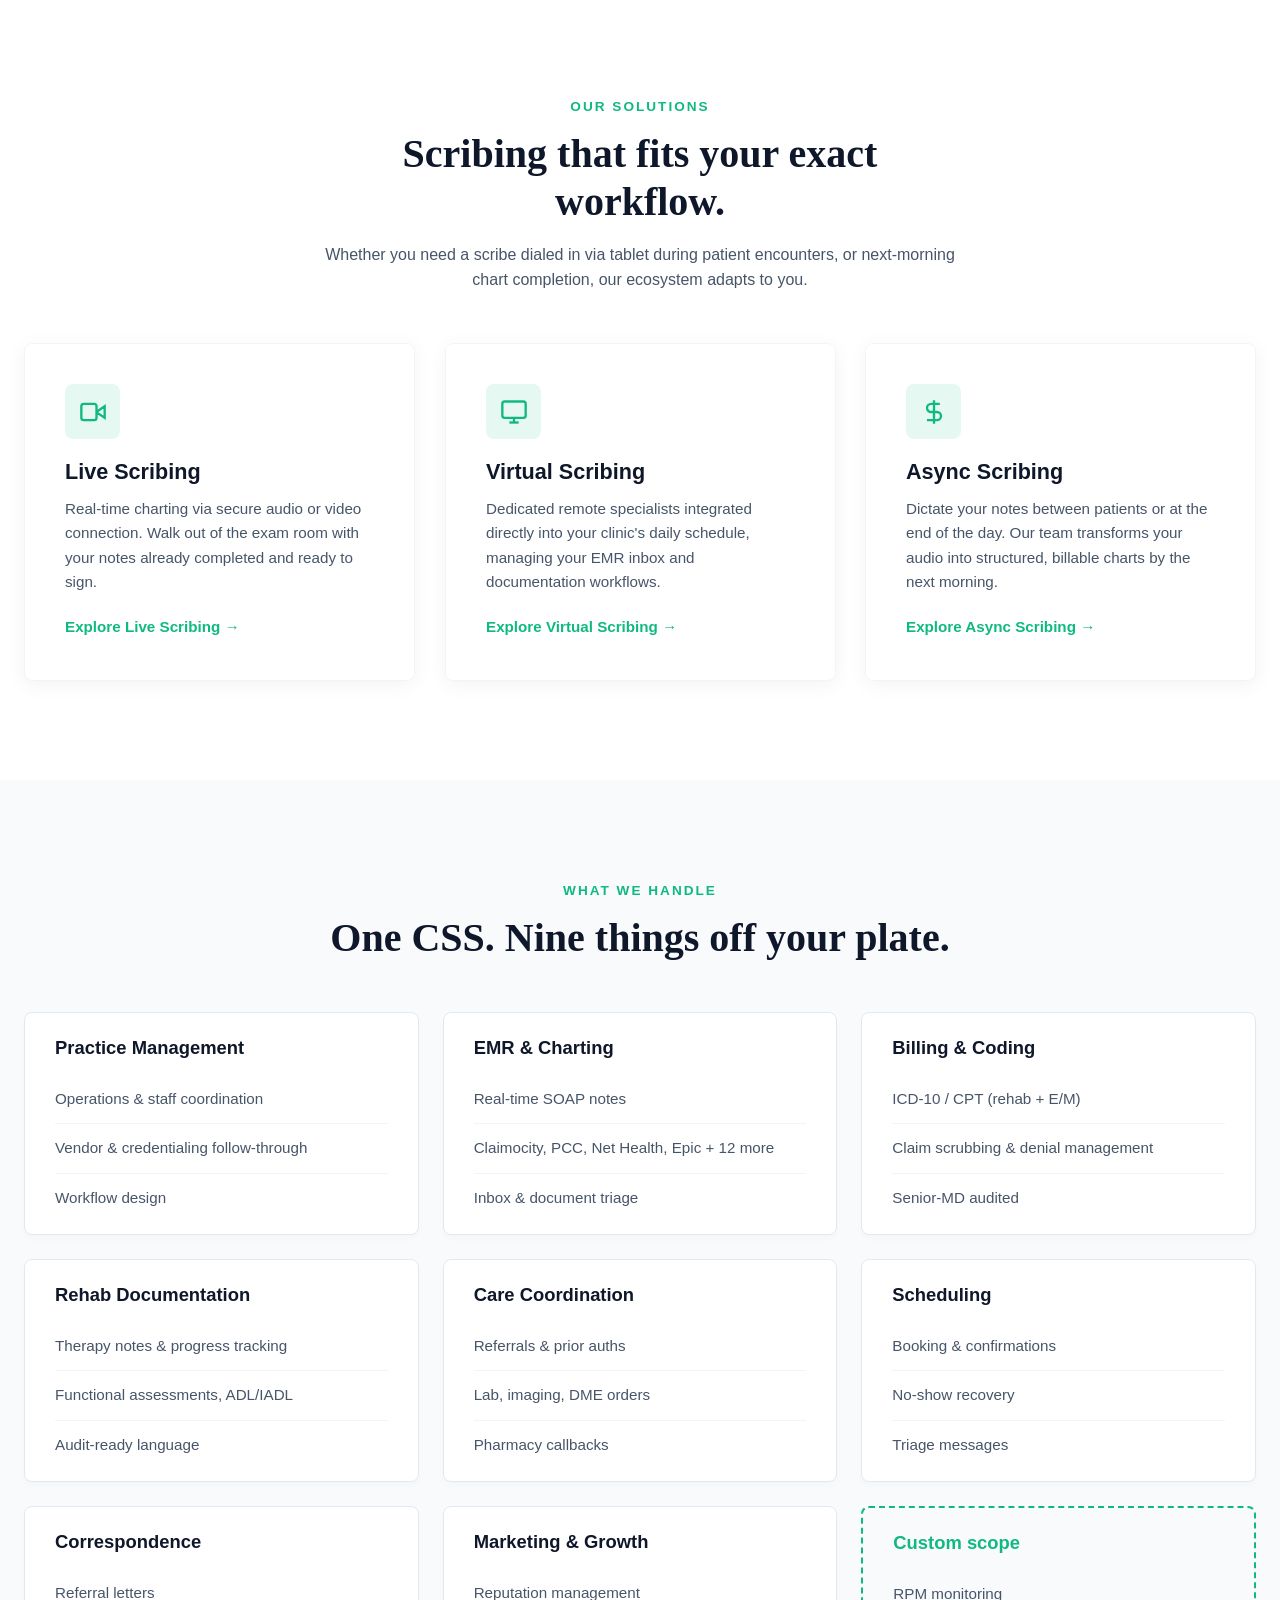
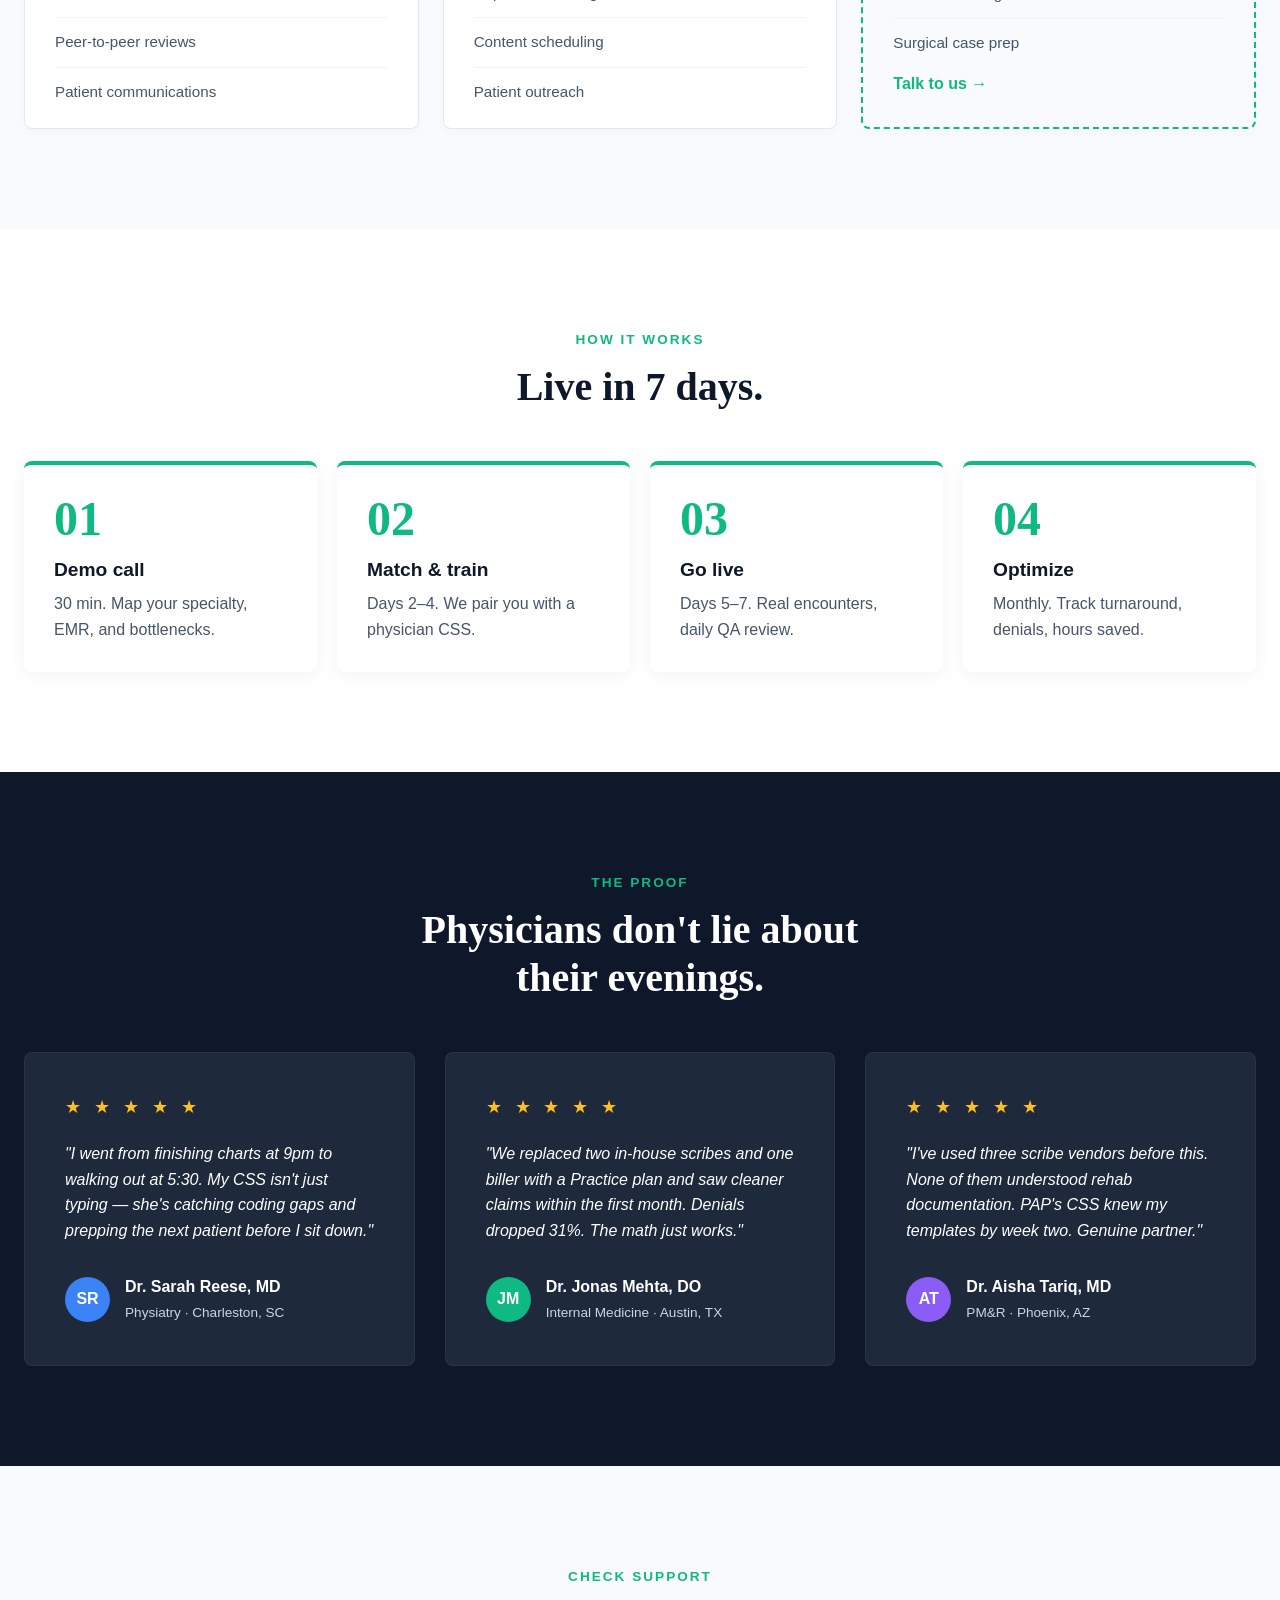
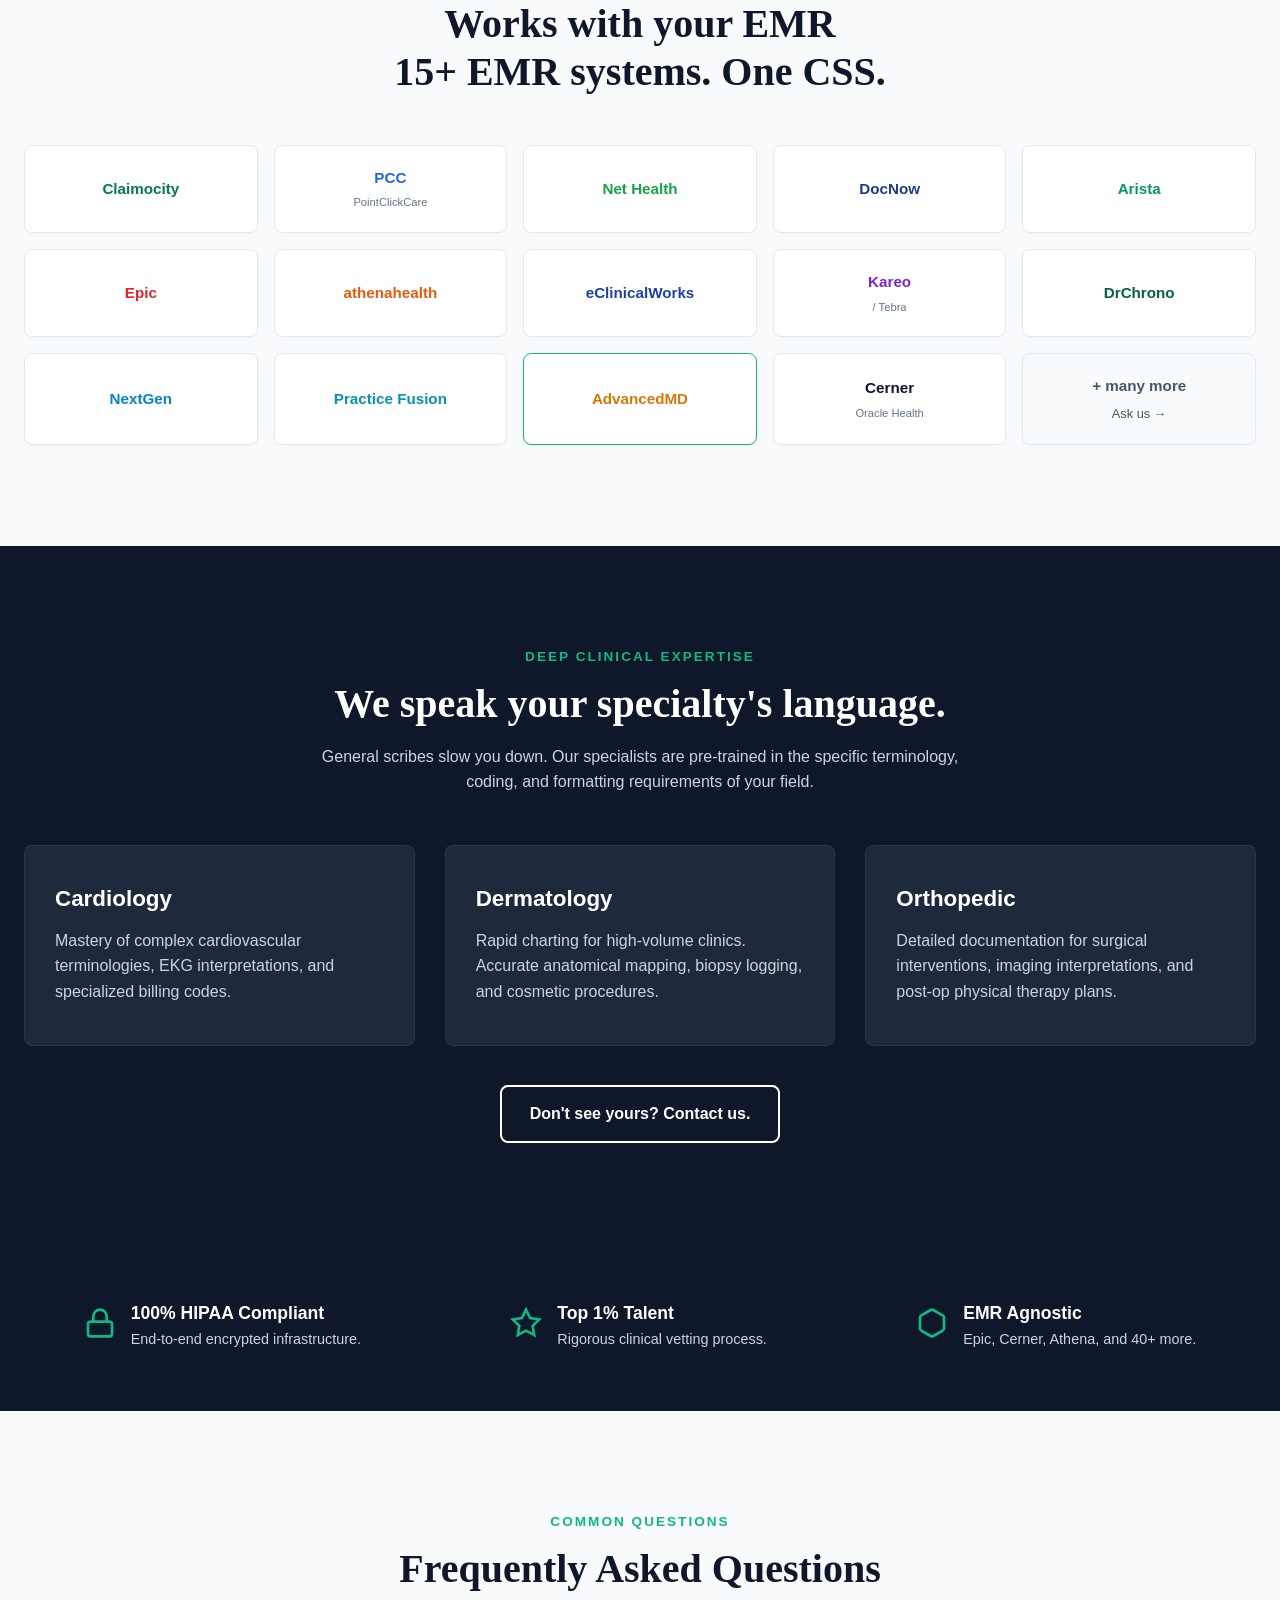
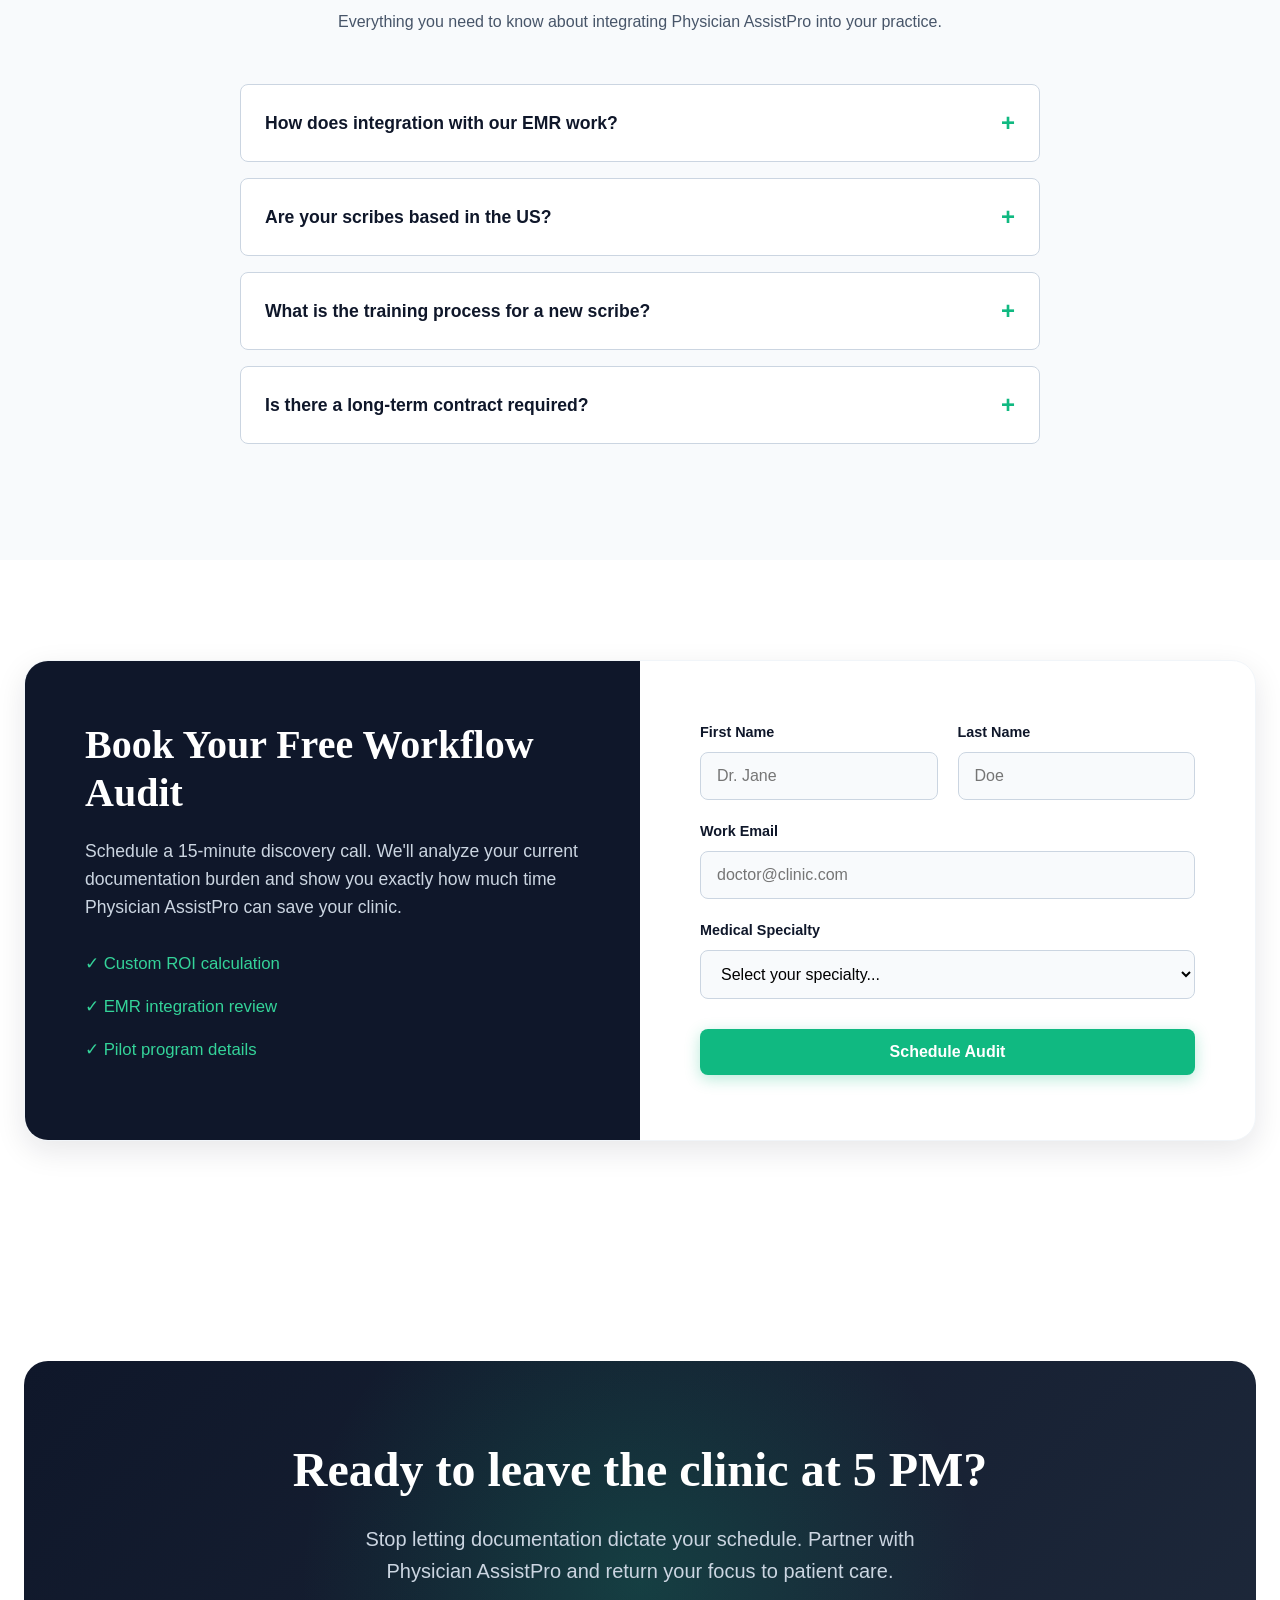
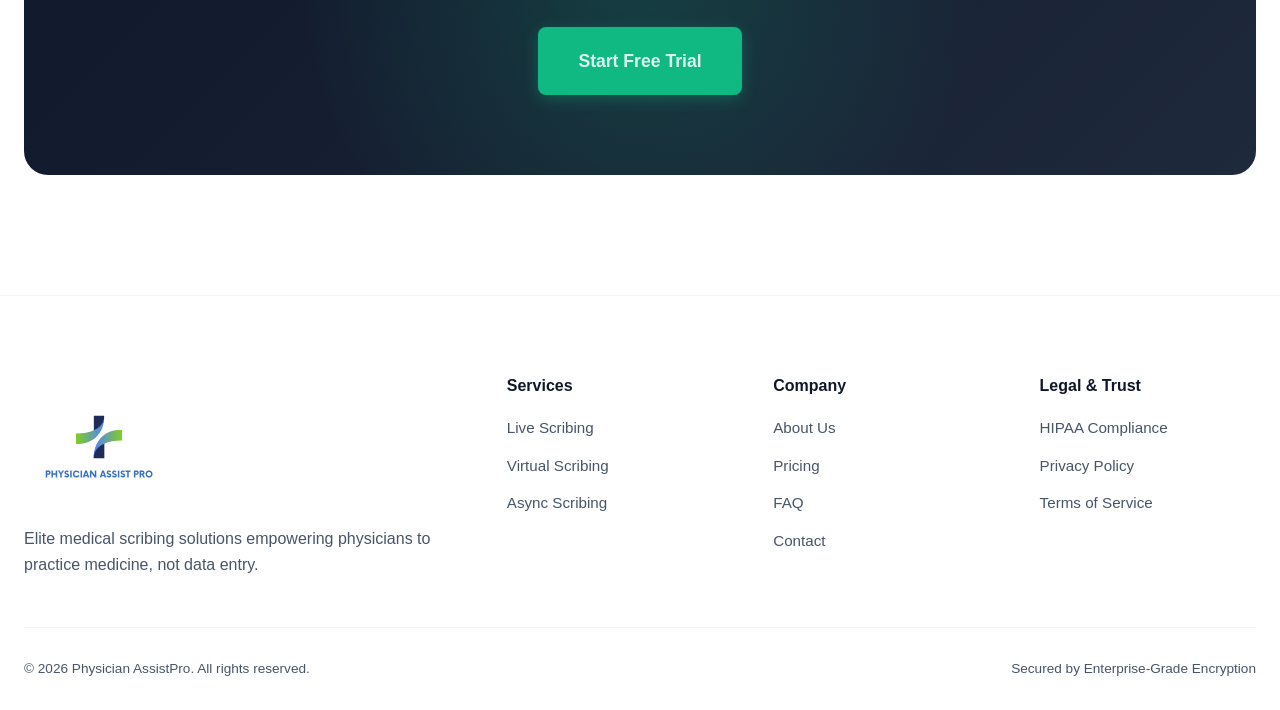
==== commit 19fcc5cb: "Update index.html" ====
--- a/index.html
+++ b/index.html
@@ -12,7 +12,7 @@
       rel="stylesheet"
     />
 
-    <link rel="stylesheet" href="css/styles.css" />
+    <link rel="stylesheet" href="styles.css" />
   </head>
   <body>
     <!-- Main Navbar (Strictly Preserved Links) -->
@@ -20,7 +20,7 @@
       <div class="container nav-container">
         <a href="index.html" class="brand">
           <img
-            src="assets/logo.svg"
+            src="logo.svg"
             alt="Physician AssistPro Logo"
             class="nav-logo"
           />
@@ -867,7 +867,7 @@
           <div class="footer-brand">
             <div class="brand">
               <img
-                src="assets/logo.svg"
+                src="logo.svg"
                 alt="Logo"
                 style="height: 150px; vertical-align: middle; margin-right: 8px"
               />
--- a/styles.css
+++ b/styles.css
@@ -0,0 +1,1226 @@
+/* ================= PREMIUM VARIABLES ================= */
+:root {
+  --navy-dark: #0f172a;
+  --navy-900: #112240;
+  --navy-800: #1e293b;
+  --emerald-500: #10b981;
+  --emerald-400: #34d399;
+  --slate-50: #f8fafc;
+  --slate-100: #f1f5f9;
+  --slate-300: #cbd5e1;
+  --slate-600: #475569;
+  --white: #ffffff;
+  --danger: #ef4444;
+  --danger-light: #fee2e2;
+
+  --shadow-subtle: 0 4px 20px rgba(15, 23, 42, 0.05);
+  --shadow-hover: 0 10px 30px rgba(15, 23, 42, 0.1);
+  --radius: 8px;
+  --transition: all 0.3s cubic-bezier(0.4, 0, 0.2, 1);
+}
+
+/* ================= RESET & TYPOGRAPHY ================= */
+* {
+  margin: 0;
+  padding: 0;
+  box-sizing: border-box;
+}
+html {
+  scroll-behavior: smooth;
+  font-size: 16px;
+}
+body {
+  font-family: "Inter", sans-serif;
+  color: var(--navy-dark);
+  background: var(--white);
+  line-height: 1.6;
+  overflow-x: hidden;
+}
+h1,
+h2,
+h3,
+h4 {
+  font-family: "Playfair Display", serif;
+  color: inherit;
+  line-height: 1.2;
+}
+p {
+  color: var(--slate-600);
+}
+a {
+  text-decoration: none;
+  color: inherit;
+}
+ul {
+  list-style: none;
+}
+
+.container {
+  max-width: 1280px;
+  margin: 0 auto;
+  padding: 0 24px;
+}
+.section-padding {
+  padding: 100px 0;
+}
+.text-center {
+  text-align: center;
+}
+.bg-slate {
+  background-color: var(--slate-50);
+}
+.bg-navy-dark {
+  background-color: var(--navy-dark);
+}
+
+/* ================= UTILITY GRIDS ================= */
+.grid-3 {
+  display: grid;
+  grid-template-columns: repeat(3, 1fr);
+  gap: 30px;
+  margin-top: 40px;
+}
+.grid-4 {
+  display: grid;
+  grid-template-columns: repeat(4, 1fr);
+  gap: 20px;
+  margin-top: 40px;
+}
+
+/* ================= BUTTONS ================= */
+.btn {
+  display: inline-flex;
+  align-items: center;
+  justify-content: center;
+  padding: 14px 28px;
+  border-radius: var(--radius);
+  font-weight: 600;
+  font-size: 1rem;
+  transition: var(--transition);
+  cursor: pointer;
+  border: none;
+}
+.btn-primary {
+  background: var(--emerald-500);
+  color: var(--white);
+  box-shadow: 0 4px 15px rgba(16, 185, 129, 0.3);
+}
+.btn-primary:hover {
+  background: var(--emerald-400);
+  transform: translateY(-2px);
+  box-shadow: 0 8px 25px rgba(16, 185, 129, 0.4);
+}
+.btn-outline {
+  background: transparent;
+  border: 2px solid var(--navy-dark);
+  color: var(--navy-dark);
+}
+.btn-outline:hover {
+  background: var(--navy-dark);
+  color: var(--white);
+}
+
+/* ================= NAVBAR (PRESERVED) ================= */
+.navbar {
+  position: fixed;
+  top: 0;
+  width: 100%;
+  z-index: 1000;
+  transition: var(--transition);
+  background: rgba(255, 255, 255, 0.98);
+  backdrop-filter: blur(10px);
+  border-bottom: 1px solid rgba(0, 0, 0, 0.05);
+}
+.navbar.scrolled {
+  box-shadow: var(--shadow-subtle);
+  height: 75px;
+}
+.nav-container {
+  display: flex;
+  justify-content: space-between;
+  align-items: center;
+  height: 90px;
+  transition: height 0.3s ease;
+}
+.navbar.scrolled .nav-container {
+  height: 75px;
+}
+
+.brand {
+  font-family: "Playfair Display", serif;
+  font-size: 1.5rem;
+  font-weight: bold;
+  color: var(--navy-dark);
+  display: flex;
+  align-items: center;
+}
+.nav-logo {
+  height: 150px;
+}
+
+.nav-links {
+  display: flex;
+  gap: 35px;
+  height: 100%;
+  align-items: center;
+}
+.nav-item {
+  position: relative;
+  height: 100%;
+  display: flex;
+  align-items: center;
+}
+.nav-item > a {
+  font-family: "Inter", sans-serif;
+  font-weight: 500;
+  color: var(--navy-dark);
+  font-size: 0.95rem;
+  transition: var(--transition);
+  display: flex;
+  align-items: center;
+  gap: 6px;
+}
+.nav-item > a svg {
+  margin-top: 1px;
+  transition: transform 0.3s ease;
+  opacity: 0.8;
+}
+.nav-item:hover > a {
+  color: var(--emerald-500);
+}
+.nav-item:hover > a svg {
+  transform: translateY(2px);
+  color: var(--emerald-500);
+}
+
+.dropdown {
+  position: absolute;
+  top: 100%;
+  left: 0;
+  background: var(--white);
+  min-width: 240px;
+  border-radius: 0 0 8px 8px;
+  box-shadow: var(--shadow-hover);
+  opacity: 0;
+  visibility: hidden;
+  transform: translateY(10px);
+  transition: var(--transition);
+  border: 1px solid var(--slate-100);
+  padding: 10px 0;
+}
+.nav-item:hover .dropdown {
+  opacity: 1;
+  visibility: visible;
+  transform: translateY(0);
+}
+.dropdown a {
+  display: block;
+  padding: 12px 24px;
+  color: var(--slate-600);
+  font-size: 0.9rem;
+  font-weight: 500;
+  transition: var(--transition);
+}
+.dropdown a:hover {
+  background: var(--slate-100);
+  color: var(--emerald-500);
+  padding-left: 28px;
+}
+
+/* ================= HERO SECTION ================= */
+.hero {
+  padding: 180px 0 100px;
+  background: linear-gradient(135deg, var(--slate-100) 0%, var(--white) 100%);
+  position: relative;
+  overflow: hidden;
+}
+.hero-grid {
+  display: grid;
+  grid-template-columns: 1.1fr 1fr;
+  gap: 60px;
+  align-items: center;
+}
+.hero-content h1 {
+  font-size: clamp(3rem, 4.5vw, 4rem);
+  margin-bottom: 24px;
+  letter-spacing: -0.02em;
+}
+.hero-content h1 span {
+  font-style: italic;
+  color: var(--emerald-500);
+}
+.hero-content p {
+  font-size: 1.15rem;
+  margin-bottom: 40px;
+  max-width: 90%;
+}
+.hero-buttons {
+  display: flex;
+  gap: 16px;
+}
+
+.ui-card {
+  background: var(--white);
+  padding: 32px;
+  border-radius: var(--radius);
+  box-shadow: var(--shadow-hover);
+  border: 1px solid var(--slate-100);
+  animation: float 6s ease-in-out infinite;
+}
+.ui-header {
+  display: flex;
+  justify-content: space-between;
+  align-items: center;
+  margin-bottom: 24px;
+  padding-bottom: 16px;
+  border-bottom: 1px solid var(--slate-100);
+}
+.ui-status {
+  background: rgba(16, 185, 129, 0.1);
+  color: var(--emerald-500);
+  padding: 6px 12px;
+  border-radius: 20px;
+  font-size: 0.75rem;
+  font-weight: 700;
+  text-transform: uppercase;
+}
+.ui-row {
+  display: flex;
+  justify-content: space-between;
+  margin-bottom: 16px;
+}
+.ui-label {
+  font-size: 0.85rem;
+  color: var(--slate-600);
+  font-weight: 600;
+}
+.ui-value {
+  font-size: 0.95rem;
+  color: var(--navy-dark);
+  font-weight: 600;
+}
+@keyframes float {
+  0%,
+  100% {
+    transform: translateY(0px);
+  }
+  50% {
+    transform: translateY(-15px);
+  }
+}
+
+/* ================= METRICS BAR ================= */
+.metrics {
+  background: var(--navy-dark);
+  padding: 50px 0;
+  color: var(--white);
+}
+.metrics-grid {
+  display: grid;
+  grid-template-columns: repeat(4, 1fr);
+  gap: 30px;
+  text-align: center;
+}
+.metric-item h3 {
+  font-family: "Inter", sans-serif;
+  font-size: 2.5rem;
+  color: var(--emerald-400);
+  margin-bottom: 8px;
+}
+.metric-item p {
+  color: var(--slate-300);
+  font-size: 0.9rem;
+  text-transform: uppercase;
+  font-weight: 500;
+  margin: 0;
+}
+
+/* ================= SECTION HEADERS ================= */
+.section-header {
+  max-width: 650px;
+  margin: 0 auto 50px;
+}
+.section-header .tagline {
+  color: var(--emerald-500);
+  font-weight: 700;
+  text-transform: uppercase;
+  letter-spacing: 2px;
+  font-size: 0.85rem;
+  display: block;
+  margin-bottom: 12px;
+}
+.section-header h2 {
+  font-size: 2.5rem;
+  margin-bottom: 16px;
+  color: inherit;
+}
+
+/* ================= THE SOLUTION (COMPARISON) ================= */
+.comparison-grid {
+  display: grid;
+  grid-template-columns: 1fr 1fr;
+  gap: 30px;
+}
+.comp-card {
+  background: var(--white);
+  border-radius: var(--radius);
+  padding: 40px;
+  color: var(--navy-dark);
+  box-shadow: var(--shadow-subtle);
+  border: 1px solid var(--slate-100);
+}
+.comp-card.pro {
+  background: var(--navy-dark);
+  color: var(--white);
+  position: relative;
+  border: 2px solid var(--emerald-500);
+  box-shadow: var(--shadow-hover);
+}
+.comp-card h3 {
+  font-family: "Inter", sans-serif;
+  margin-bottom: 20px;
+  font-size: 1.3rem;
+}
+.comp-card.pro h3 {
+  color: var(--white);
+}
+.badge {
+  position: absolute;
+  top: -15px;
+  right: 20px;
+  background: var(--emerald-500);
+  color: var(--navy-dark);
+  padding: 6px 16px;
+  border-radius: 20px;
+  font-size: 0.75rem;
+  font-weight: 700;
+  text-transform: uppercase;
+}
+.comp-list {
+  list-style: none;
+  padding: 0;
+}
+.comp-list li {
+  margin-bottom: 14px;
+  display: flex;
+  align-items: flex-start;
+  gap: 12px;
+  font-size: 0.95rem;
+}
+.icon-x {
+  color: var(--danger);
+  background: var(--danger-light);
+  border-radius: 50%;
+  width: 20px;
+  height: 20px;
+  display: inline-flex;
+  justify-content: center;
+  align-items: center;
+  font-size: 12px;
+  font-weight: bold;
+  flex-shrink: 0;
+  margin-top: 3px;
+}
+.icon-check {
+  color: var(--navy-dark);
+  background: var(--emerald-500);
+  border-radius: 50%;
+  width: 20px;
+  height: 20px;
+  display: inline-flex;
+  justify-content: center;
+  align-items: center;
+  font-size: 12px;
+  font-weight: bold;
+  flex-shrink: 0;
+  margin-top: 3px;
+}
+
+/* ================= CORE SERVICES ================= */
+.services-grid {
+  display: grid;
+  grid-template-columns: repeat(3, 1fr);
+  gap: 30px;
+}
+.service-card {
+  background: var(--white);
+  padding: 40px;
+  border-radius: var(--radius);
+  border: 1px solid var(--slate-100);
+  box-shadow: var(--shadow-subtle);
+  transition: var(--transition);
+}
+.service-card:hover {
+  transform: translateY(-8px);
+  box-shadow: var(--shadow-hover);
+  border-color: var(--emerald-500);
+}
+.icon-box {
+  width: 55px;
+  height: 55px;
+  background: rgba(16, 185, 129, 0.1);
+  color: var(--emerald-500);
+  border-radius: var(--radius);
+  display: flex;
+  align-items: center;
+  justify-content: center;
+  margin-bottom: 20px;
+}
+.service-card h3 {
+  font-family: "Inter", sans-serif;
+  font-size: 1.35rem;
+  margin-bottom: 12px;
+}
+.service-card p {
+  margin-bottom: 20px;
+  font-size: 0.95rem;
+}
+.learn-more {
+  color: var(--emerald-500);
+  font-weight: 600;
+  font-size: 0.95rem;
+}
+
+/* ================= CAPABILITIES (IMAGE 2 REPLICA) ================= */
+/* ================= CAPABILITIES (EYE-CATCHING ANIMATED GRID) ================= */
+.cap-grid {
+  display: grid;
+  grid-template-columns: repeat(3, 1fr);
+  gap: 24px;
+  margin-top: 40px;
+}
+
+/* Base Card Styling with Entrance Animation */
+.cap-card {
+  background: #ffffff;
+  border: 1px solid #e2e8f0;
+  border-radius: var(--radius);
+  padding: 24px 30px;
+  box-shadow: 0 4px 6px rgba(0, 0, 0, 0.02);
+  /* Springy, premium transition physics */
+  transition: all 0.4s cubic-bezier(0.175, 0.885, 0.32, 1.27);
+  animation: fadeUpCard 0.6s cubic-bezier(0.16, 1, 0.3, 1) backwards;
+}
+
+/* Staggered entrance delays so they load in a nice wave */
+.cap-card:nth-child(1) {
+  animation-delay: 0.1s;
+}
+.cap-card:nth-child(2) {
+  animation-delay: 0.2s;
+}
+.cap-card:nth-child(3) {
+  animation-delay: 0.3s;
+}
+.cap-card:nth-child(4) {
+  animation-delay: 0.4s;
+}
+.cap-card:nth-child(5) {
+  animation-delay: 0.5s;
+}
+.cap-card:nth-child(6) {
+  animation-delay: 0.6s;
+}
+.cap-card:nth-child(7) {
+  animation-delay: 0.7s;
+}
+.cap-card:nth-child(8) {
+  animation-delay: 0.8s;
+}
+.cap-card:nth-child(9) {
+  animation-delay: 0.9s;
+}
+
+@keyframes fadeUpCard {
+  0% {
+    opacity: 0;
+    transform: translateY(30px);
+  }
+  100% {
+    opacity: 1;
+    transform: translateY(0);
+  }
+}
+
+/* Eye-Catching Hover State */
+.cap-card:hover {
+  transform: translateY(-8px);
+  border-color: var(--emerald-400);
+  /* A soft, beautiful emerald glow replacing the basic shadow */
+  box-shadow:
+    0 20px 40px rgba(16, 185, 129, 0.12),
+    0 8px 15px rgba(0, 0, 0, 0.05);
+}
+
+/* Heading styling & hover color shift */
+.cap-card h3 {
+  font-family: "Inter", sans-serif;
+  font-size: 1.15rem;
+  color: var(--navy-dark);
+  margin-bottom: 16px;
+  transition: color 0.3s ease;
+}
+
+.cap-card:hover h3 {
+  color: var(--emerald-500);
+}
+
+/* List Items with Micro-interactions */
+.cap-list li {
+  padding: 12px 0;
+  border-bottom: 1px solid #f1f5f9;
+  color: var(--slate-600);
+  font-size: 0.95rem;
+  /* Add transition for hover effect */
+  transition: all 0.3s ease;
+  position: relative;
+}
+
+.cap-list li:last-child {
+  border-bottom: none;
+  padding-bottom: 0;
+}
+
+/* Slides the list item slightly to the right on hover and darkens text */
+.cap-list li:hover {
+  transform: translateX(6px);
+  color: var(--navy-dark);
+}
+
+/* ================= Custom Scope Card Special Styling ================= */
+.cap-card.custom-scope {
+  border: 2px dashed var(--emerald-500);
+  background: #f8fafc;
+  /* Slightly stronger entrance for the CTA card */
+  animation-name: pulseEntrance;
+}
+
+@keyframes pulseEntrance {
+  0% {
+    opacity: 0;
+    transform: translateY(30px) scale(0.95);
+  }
+  100% {
+    opacity: 1;
+    transform: translateY(0) scale(1);
+  }
+}
+
+.cap-card.custom-scope h3 {
+  color: var(--emerald-500);
+}
+
+.cap-card.custom-scope a {
+  color: var(--emerald-500);
+  font-weight: 600;
+  display: inline-block;
+  margin-top: 15px;
+  transition: all 0.3s ease;
+}
+
+/* Animate the arrow icon inside the link */
+.cap-card.custom-scope a:hover {
+  color: var(--emerald-400);
+  transform: translateX(4px);
+}
+
+/* Special hover state for Custom Scope */
+.cap-card.custom-scope:hover {
+  border-color: var(--emerald-400);
+  background: #ffffff;
+  /* Intensified green glow */
+  box-shadow:
+    0 20px 40px rgba(16, 185, 129, 0.2),
+    inset 0 0 15px rgba(16, 185, 129, 0.05);
+}
+/* ================= THE PROOF (TESTIMONIALS) ================= */
+.testimonial-card {
+  background: var(--navy-800);
+  border-radius: var(--radius);
+  padding: 40px;
+  color: var(--slate-50);
+  border: 1px solid rgba(255, 255, 255, 0.05);
+  display: flex;
+  flex-direction: column;
+  justify-content: space-between;
+  transition: var(--transition);
+}
+.testimonial-card:hover {
+  transform: translateY(-5px);
+  border-color: var(--emerald-500);
+  box-shadow: var(--shadow-hover);
+}
+.stars {
+  color: #fbbf24;
+  letter-spacing: 4px;
+  margin-bottom: 20px;
+  font-size: 1.1rem;
+}
+.quote-text {
+  font-style: italic;
+  line-height: 1.6;
+  margin-bottom: 30px;
+  color: var(--white);
+  font-size: 1rem;
+}
+.author {
+  display: flex;
+  align-items: center;
+  gap: 15px;
+}
+.avatar {
+  width: 45px;
+  height: 45px;
+  border-radius: 50%;
+  display: flex;
+  align-items: center;
+  justify-content: center;
+  font-weight: bold;
+  color: var(--white);
+  flex-shrink: 0;
+}
+
+/* ================= HOW IT WORKS TIMELINE ================= */
+.timeline-step {
+  background: var(--white);
+  padding: 30px;
+  border-radius: var(--radius);
+  border-top: 4px solid var(--emerald-500);
+  box-shadow: var(--shadow-subtle);
+  transition: var(--transition);
+}
+
+.timeline-step:hover {
+  transform: translateY(-5px);
+  box-shadow: var(--shadow-hover);
+}
+
+/* Updated Step Numbers */
+.step-num {
+  font-size: 3rem; /* Bumped up the size slightly */
+  color: var(
+    --emerald-500
+  ); /* Changed from slate-100 to brand green for high visibility */
+  font-weight: 900; /* Made it bolder */
+  line-height: 1;
+  margin-bottom: 15px;
+  font-family: "Playfair Display", serif;
+}
+
+.timeline-step h3 {
+  margin-bottom: 10px;
+  font-size: 1.2rem;
+  font-family: "Inter", sans-serif;
+}
+
+/* ================= EMR PARTNERS GRID (IMAGE 3 REPLICA) ================= */
+/* ================= EMR PARTNERS GRID (ANIMATED) ================= */
+.emr-grid {
+  display: grid;
+  grid-template-columns: repeat(5, 1fr);
+  gap: 16px;
+  margin-top: 40px;
+}
+
+.emr-card {
+  position: relative;
+  overflow: hidden;
+  z-index: 1;
+  background: #ffffff;
+  border: 1px solid #e2e8f0;
+  border-radius: var(--radius);
+  padding: 20px 10px;
+  text-align: center;
+  display: flex;
+  flex-direction: column;
+  justify-content: center;
+  align-items: center;
+  font-family: "Inter", sans-serif;
+  font-weight: 600;
+  font-size: 0.95rem;
+  min-height: 80px;
+  box-shadow: 0 2px 5px rgba(0, 0, 0, 0.02);
+  /* Smooth, slightly bouncy transition */
+  transition: all 0.4s cubic-bezier(0.175, 0.885, 0.32, 1.27);
+  cursor: default;
+  /* Entrance animation */
+  animation: fadeUpIn 0.6s ease-out backwards;
+}
+
+/* Add a subtle delay to make them cascade in (optional) */
+.emr-card:nth-child(even) {
+  animation-delay: 0.1s;
+}
+
+@keyframes fadeUpIn {
+  0% {
+    opacity: 0;
+    transform: translateY(20px);
+  }
+  100% {
+    opacity: 1;
+    transform: translateY(0);
+  }
+}
+
+/* The subtle brand-color background tint layer */
+.emr-card::after {
+  content: "";
+  position: absolute;
+  inset: 0;
+  background: currentColor;
+  opacity: 0;
+  transition: opacity 0.4s ease;
+  z-index: -1;
+}
+
+.emr-card:hover {
+  transform: translateY(-6px) scale(1.03);
+  box-shadow: 0 12px 24px rgba(0, 0, 0, 0.08);
+  /* Dynamically changes the border to match the specific brand's text color */
+  border-color: currentColor;
+}
+
+.emr-card:hover::after {
+  /* Faint glow of the brand color on hover */
+  opacity: 0.03;
+}
+
+.emr-sub {
+  font-size: 0.7rem;
+  color: #64748b;
+  font-weight: 400;
+  margin-top: 4px;
+  transition: color 0.3s ease;
+}
+
+/* Slightly darken the sub-text on hover for better contrast */
+.emr-card:hover .emr-sub {
+  color: #475569;
+}
+
+/* ================= Specific Brand Colors ================= */
+.emr-claimocity {
+  color: #047857;
+}
+.emr-pcc {
+  color: #2563eb;
+}
+.emr-nethealth {
+  color: #16a34a;
+}
+.emr-docnow {
+  color: #1e3a8a;
+}
+.emr-arista {
+  color: #059669;
+}
+.emr-epic {
+  color: #dc2626;
+}
+.emr-athena {
+  color: #ea580c;
+}
+.emr-eclinical {
+  color: #1e40af;
+}
+.emr-kareo {
+  color: #7e22ce;
+}
+.emr-drchrono {
+  color: #065f46;
+}
+.emr-nextgen {
+  color: #0284c7;
+}
+.emr-practicefusion {
+  color: #0891b2;
+}
+.emr-advancedmd {
+  color: #d97706;
+  border: 1px solid var(--emerald-500);
+}
+.emr-cerner {
+  color: #0f172a;
+}
+
+.emr-more {
+  background: #f8fafc;
+  color: #475569;
+}
+.emr-more:hover {
+  border-color: var(--emerald-500);
+  background: #ffffff;
+}
+
+/* ================= SPECIALTIES HOVER BOX (IMAGE 1 REPLICA) ================= */
+.specialty-grid {
+  display: grid;
+  grid-template-columns: repeat(3, 1fr);
+  gap: 30px;
+  margin-top: 40px;
+}
+.specialty-card {
+  background: var(--navy-800);
+  padding: 40px 30px;
+  border-radius: var(--radius);
+  border: 1px solid rgba(255, 255, 255, 0.05);
+  transition: all 0.3s ease;
+  display: block;
+  text-decoration: none;
+  cursor: pointer;
+}
+.specialty-card h3 {
+  color: var(--white);
+  font-family: "Inter", sans-serif;
+  font-size: 1.4rem;
+  margin-bottom: 15px;
+  transition: color 0.3s ease;
+}
+.specialty-card p {
+  color: var(--slate-300);
+  font-size: 1rem;
+  line-height: 1.6;
+  margin: 0;
+  transition: color 0.3s ease;
+}
+
+/* Image 1 Hover Effect */
+.specialty-card:hover {
+  background: var(--emerald-500);
+  transform: translateY(-5px);
+  border-color: var(--emerald-400);
+  box-shadow: 0 10px 30px rgba(16, 185, 129, 0.2);
+}
+.specialty-card:hover h3,
+.specialty-card:hover p {
+  color: var(--white);
+}
+
+/* ================= COMPLIANCE & FAQ ================= */
+.compliance {
+  background: var(--navy-dark);
+  padding: 60px 0;
+  color: var(--white);
+}
+.comp-grid {
+  display: flex;
+  justify-content: space-around;
+  align-items: center;
+  flex-wrap: wrap;
+  gap: 30px;
+}
+.comp-item {
+  display: flex;
+  align-items: center;
+  gap: 15px;
+}
+.comp-icon {
+  color: var(--emerald-500);
+}
+.comp-text h4 {
+  color: var(--white);
+  font-family: "Inter", sans-serif;
+  font-size: 1.1rem;
+  margin-bottom: 4px;
+}
+.comp-text p {
+  color: var(--slate-300);
+  font-size: 0.9rem;
+  margin: 0;
+}
+
+.faq-container {
+  max-width: 800px;
+  margin: 0 auto;
+}
+.faq-item {
+  background: var(--white);
+  border: 1px solid var(--slate-300);
+  border-radius: var(--radius);
+  margin-bottom: 16px;
+  overflow: hidden;
+  transition: var(--transition);
+}
+.faq-question {
+  width: 100%;
+  text-align: left;
+  background: none;
+  border: none;
+  padding: 24px;
+  font-size: 1.1rem;
+  font-weight: 600;
+  color: var(--navy-dark);
+  cursor: pointer;
+  display: flex;
+  justify-content: space-between;
+  align-items: center;
+  font-family: "Inter", sans-serif;
+}
+.faq-icon {
+  color: var(--emerald-500);
+  font-size: 1.5rem;
+  transition: transform 0.3s ease;
+}
+.faq-answer {
+  max-height: 0;
+  overflow: hidden;
+  transition: max-height 0.3s ease;
+}
+.faq-answer p {
+  padding: 0 24px 24px;
+  margin: 0;
+  color: var(--slate-600);
+}
+.faq-item.active {
+  border-color: var(--emerald-500);
+  box-shadow: var(--shadow-subtle);
+}
+.faq-item.active .faq-icon {
+  transform: rotate(45deg);
+}
+.faq-item.active .faq-answer {
+  max-height: 300px;
+}
+
+/* ================= BOOKING & FOOTER ================= */
+.booking-grid {
+  display: grid;
+  grid-template-columns: 1fr 1fr;
+  background: var(--white);
+  border-radius: 24px;
+  border: 1px solid var(--slate-100);
+  box-shadow: var(--shadow-hover);
+  overflow: hidden;
+}
+.booking-content {
+  padding: 60px;
+  background: var(--navy-dark);
+  color: var(--white);
+}
+.booking-content h2 {
+  color: var(--white);
+  margin-bottom: 20px;
+  font-size: 2.5rem;
+}
+.booking-content p {
+  color: var(--slate-300);
+  margin-bottom: 30px;
+  font-size: 1.1rem;
+}
+.booking-benefits li {
+  margin-bottom: 16px;
+  font-size: 1.05rem;
+  font-weight: 500;
+  color: var(--emerald-400);
+}
+.booking-form-wrapper {
+  padding: 60px;
+}
+.booking-form .form-row {
+  display: grid;
+  grid-template-columns: 1fr 1fr;
+  gap: 20px;
+}
+.form-group {
+  margin-bottom: 20px;
+}
+.form-group label {
+  display: block;
+  font-weight: 600;
+  font-size: 0.9rem;
+  margin-bottom: 8px;
+  color: var(--navy-dark);
+}
+.form-control {
+  width: 100%;
+  padding: 14px 16px;
+  border: 1px solid var(--slate-300);
+  border-radius: var(--radius);
+  font-size: 1rem;
+  font-family: "Inter", sans-serif;
+  transition: var(--transition);
+  background: var(--slate-50);
+}
+.form-control:focus {
+  outline: none;
+  border-color: var(--emerald-500);
+  background: var(--white);
+  box-shadow: 0 0 0 4px rgba(16, 185, 129, 0.1);
+}
+
+.cta-section {
+  padding: 120px 0;
+  text-align: center;
+}
+.cta-box {
+  background: linear-gradient(
+    135deg,
+    var(--navy-dark) 0%,
+    var(--navy-800) 100%
+  );
+  padding: 80px 40px;
+  border-radius: 24px;
+  color: var(--white);
+  position: relative;
+  overflow: hidden;
+}
+.cta-box::after {
+  content: "";
+  position: absolute;
+  bottom: -50%;
+  left: 50%;
+  transform: translateX(-50%);
+  width: 800px;
+  height: 800px;
+  background: radial-gradient(
+    circle,
+    rgba(16, 185, 129, 0.2) 0%,
+    rgba(255, 255, 255, 0) 60%
+  );
+  border-radius: 50%;
+  pointer-events: none;
+}
+.cta-box h2 {
+  color: var(--white);
+  font-size: 3rem;
+  margin-bottom: 24px;
+  position: relative;
+  z-index: 2;
+}
+.cta-box p {
+  color: var(--slate-300);
+  font-size: 1.25rem;
+  margin-bottom: 40px;
+  max-width: 600px;
+  margin-inline: auto;
+  position: relative;
+  z-index: 2;
+}
+
+footer {
+  background: var(--white);
+  padding: 80px 0 30px;
+  border-top: 1px solid var(--slate-100);
+}
+.footer-grid {
+  display: grid;
+  grid-template-columns: 2fr 1fr 1fr 1fr;
+  gap: 50px;
+  margin-bottom: 50px;
+}
+.footer-brand img {
+  height: 40px;
+}
+.footer-col h4 {
+  font-family: "Inter", sans-serif;
+  font-size: 1rem;
+  margin-bottom: 20px;
+  color: var(--navy-dark);
+}
+.footer-col ul li {
+  margin-bottom: 12px;
+}
+.footer-col a {
+  color: var(--slate-600);
+  font-size: 0.95rem;
+  transition: var(--transition);
+}
+.footer-col a:hover {
+  color: var(--emerald-500);
+}
+.footer-bottom {
+  padding-top: 30px;
+  border-top: 1px solid var(--slate-100);
+  display: flex;
+  justify-content: space-between;
+  font-size: 0.85rem;
+  color: var(--slate-600);
+}
+
+/* ================= ANIMATIONS ================= */
+/* ================= PREMIUM SCROLL ANIMATIONS ================= */
+.reveal {
+  opacity: 0;
+  /* Start slightly lower and slightly smaller */
+  transform: translateY(50px) scale(0.96);
+  /* A luxurious, custom cubic-bezier curve for a "springy" but elegant deceleration */
+  transition: all 1s cubic-bezier(0.25, 1, 0.3, 1);
+  will-change: opacity, transform; /* Performance optimization */
+}
+
+.reveal.active {
+  opacity: 1;
+  /* Snap to final position and full size */
+  transform: translateY(0) scale(1);
+}
+
+/* Staggered Delays for beautiful cascading effects */
+.delay-1 {
+  transition-delay: 0.15s;
+}
+.delay-2 {
+  transition-delay: 0.3s;
+}
+.delay-3 {
+  transition-delay: 0.45s;
+}
+
+/* ================= RESPONSIVE ================= */
+@media (max-width: 1024px) {
+  .hero-grid,
+  .comparison-grid {
+    grid-template-columns: 1fr;
+    text-align: center;
+  }
+  .hero-buttons {
+    justify-content: center;
+  }
+  .ui-card {
+    max-width: 500px;
+    margin: 0 auto;
+  }
+  .metrics-grid {
+    grid-template-columns: repeat(2, 1fr);
+    gap: 40px;
+  }
+  .grid-3,
+  .grid-4,
+  .services-grid,
+  .specialty-grid,
+  .cap-grid {
+    grid-template-columns: repeat(2, 1fr);
+  }
+  .emr-grid {
+    grid-template-columns: repeat(3, 1fr);
+  }
+  .booking-grid {
+    grid-template-columns: 1fr;
+  }
+  .nav-links {
+    display: none;
+  }
+}
+@media (max-width: 768px) {
+  .grid-3,
+  .grid-4,
+  .services-grid,
+  .specialty-grid,
+  .cap-grid,
+  .footer-grid {
+    grid-template-columns: 1fr;
+  }
+  .emr-grid {
+    grid-template-columns: repeat(2, 1fr);
+  }
+  .booking-form .form-row {
+    grid-template-columns: 1fr;
+  }
+  .booking-content,
+  .booking-form-wrapper {
+    padding: 40px 24px;
+  }
+  .hero {
+    padding: 140px 0 80px;
+  }
+}
